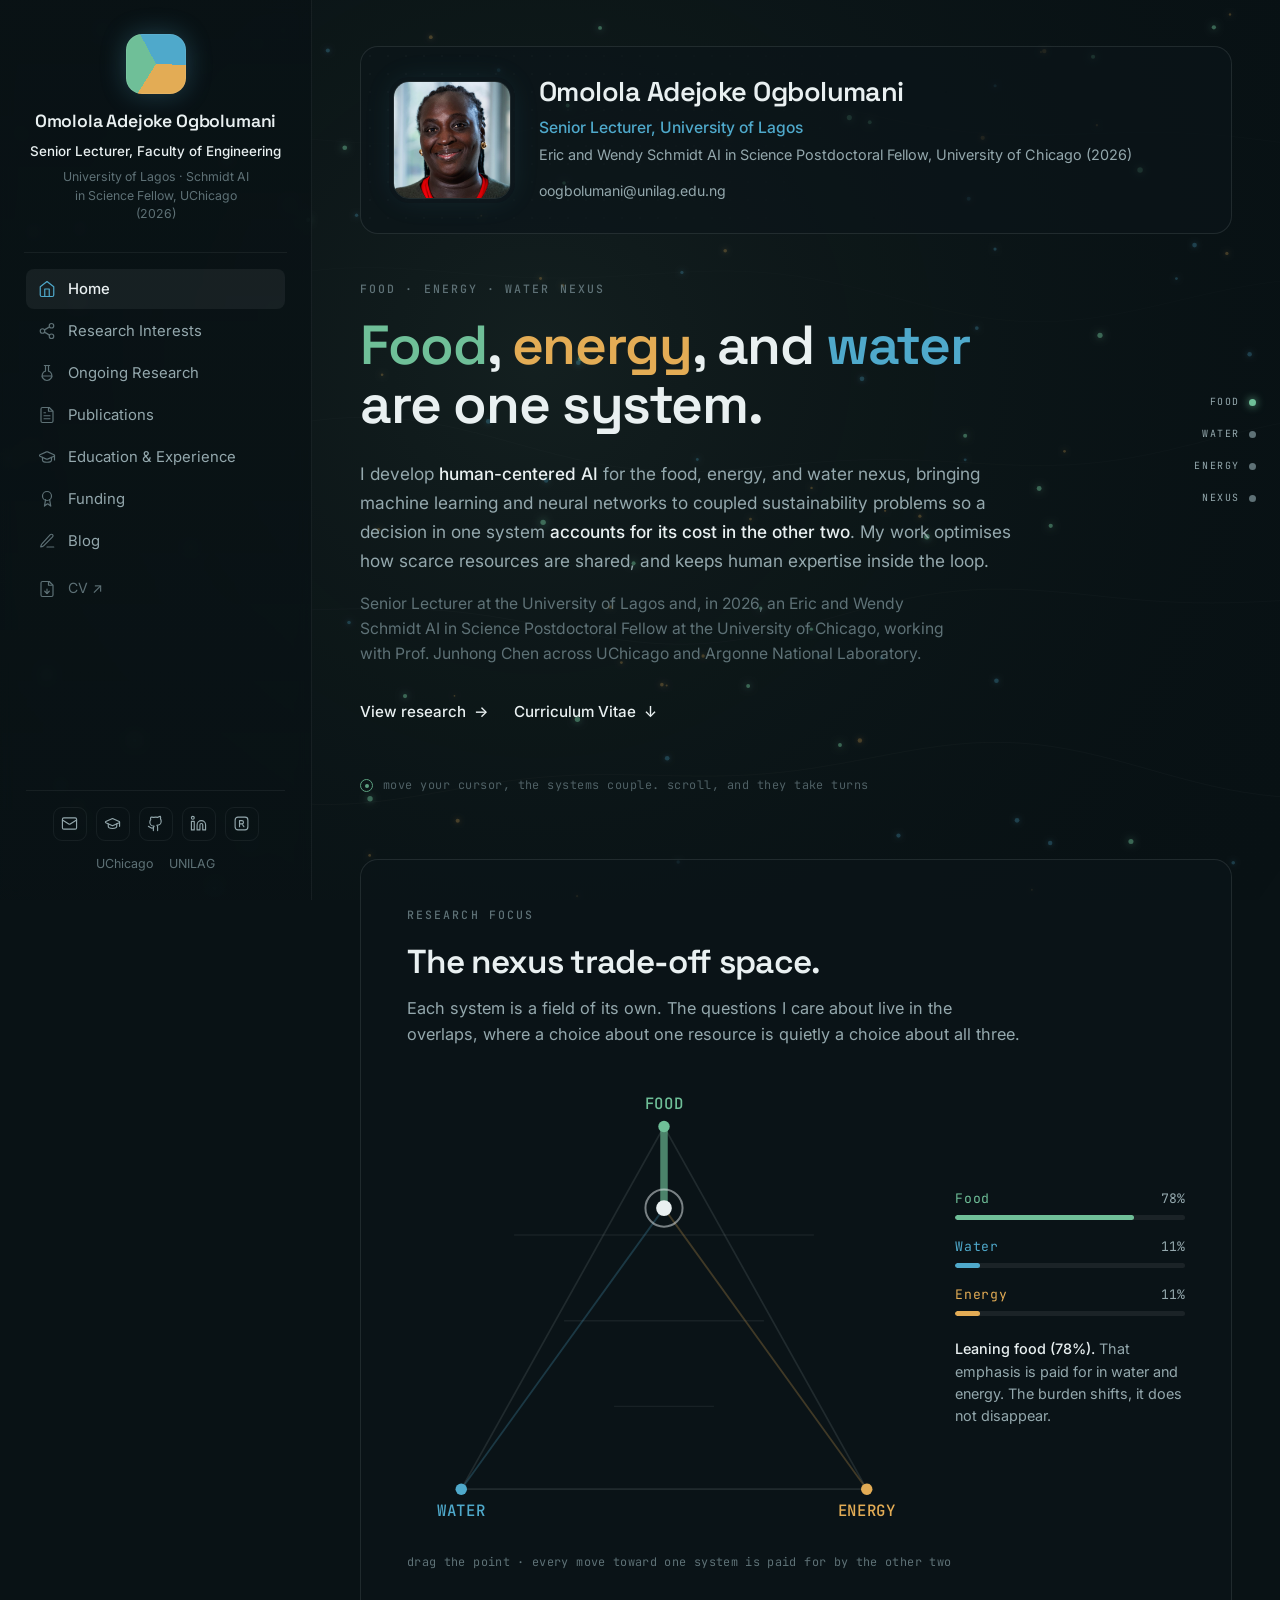
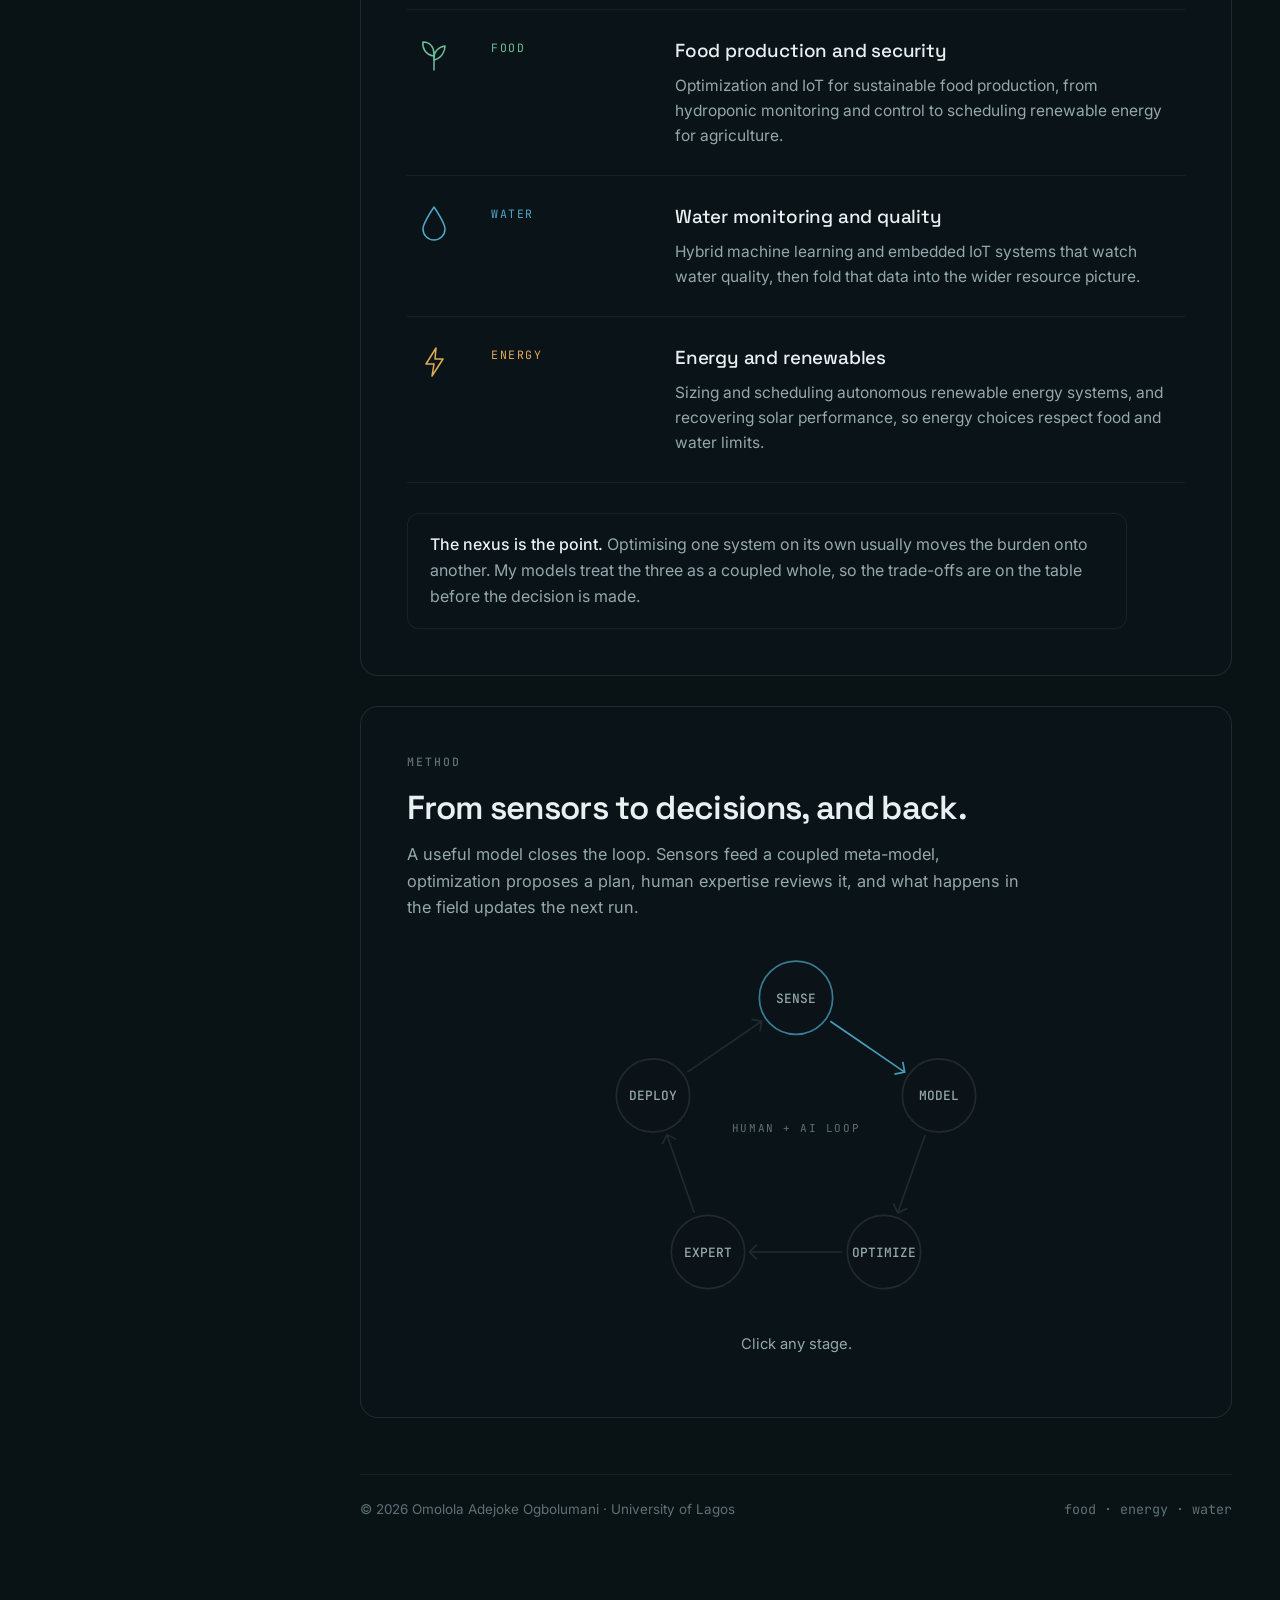
==== index.html @ 30d7c023 "Add files via upload" ====
<!DOCTYPE html>
<html lang="en">
<head>
<meta charset="UTF-8">
<meta name="viewport" content="width=device-width, initial-scale=1.0">
<title>Home | Omolola Adejoke Ogbolumani</title>
<link rel="preconnect" href="https://fonts.googleapis.com">
<link rel="preconnect" href="https://fonts.gstatic.com" crossorigin>
<link href="https://fonts.googleapis.com/css2?family=Space+Grotesk:wght@400;500;600;700&family=Inter:wght@400;450;500;600&family=JetBrains+Mono:wght@400;500&display=swap" rel="stylesheet">
<link rel="stylesheet" href="site.css">
</head>
<body data-page="home">
<canvas id="field" role="img" aria-label="Ambient field of food, energy, and water particles that link into one network under the cursor."></canvas>
<div class="spine" aria-hidden="true">
  <div class="s f" data-z="0"><span class="lab">Food</span><span class="d"></span></div>
  <div class="s w" data-z="1"><span class="lab">Water</span><span class="d"></span></div>
  <div class="s e" data-z="2"><span class="lab">Energy</span><span class="d"></span></div>
  <div class="s n" data-z="3"><span class="lab">Nexus</span><span class="d"></span></div>
</div>
<main><div class="col">
<div class="profile reveal">
  <img class="profile-image" src="headshot.jpeg" alt="Omolola Adejoke Ogbolumani" onerror="this.onerror=null;this.src=&quot;data:image/svg+xml;utf8,<svg xmlns='http://www.w3.org/2000/svg' width='236' height='236'><defs><linearGradient id='g' x1='0' y1='0' x2='1' y2='1'><stop offset='0' stop-color='%236FBF98'/><stop offset='.5' stop-color='%234FA9CB'/><stop offset='1' stop-color='%23E3AC55'/></linearGradient></defs><rect width='236' height='236' fill='%230C151A'/><circle cx='118' cy='96' r='40' fill='none' stroke='url(%23g)' stroke-width='2.5' opacity='.85'/><path d='M44 210 C44 158 80 142 118 142 C156 142 192 158 192 210' fill='none' stroke='url(%23g)' stroke-width='2.5' opacity='.85'/><text x='118' y='228' text-anchor='middle' font-family='monospace' font-size='11' fill='%235E7176'>add headshot.jpg</text></svg>&quot;">
  <div class="profile-content">
    <div class="profile-name">Omolola Adejoke Ogbolumani</div>
    <div class="profile-title">Senior Lecturer, University of Lagos</div>
    <div class="profile-affil">Eric and Wendy Schmidt AI in Science Postdoctoral Fellow, University of Chicago (2026)</div>
    <div class="profile-contact"><a href="mailto:oogbolumani@unilag.edu.ng">oogbolumani@unilag.edu.ng</a></div>
  </div>
</div>

<header class="intro">
  <p class="eyebrow">Food &middot; Energy &middot; Water Nexus</p>
  <h1><span class="f">Food</span>, <span class="e">energy</span>, and <span class="w">water</span> are one system.</h1>
  <p class="lede">I develop <strong>human-centered AI</strong> for the food, energy, and water nexus, bringing machine learning and neural networks to coupled sustainability problems so a decision in one system <strong>accounts for its cost in the other two</strong>. My work optimises how scarce resources are shared, and keeps human expertise inside the loop.</p>
  <p class="sub">Senior Lecturer at the University of Lagos and, in 2026, an Eric and Wendy Schmidt AI in Science Postdoctoral Fellow at the University of Chicago, working with Prof. Junhong Chen across UChicago and Argonne National Laboratory.</p>
  <div class="intro-actions">
    <a class="lnk" href="research-interests.html" data-internal>View research <span class="ar">&rarr;</span></a>
    <a class="lnk dl" href="cv.pdf" target="_blank">Curriculum Vitae <span class="ar">&darr;</span></a>
  </div>
  <div class="field-hint"><span class="rc" aria-hidden="true"></span>move your cursor, the systems couple. scroll, and they take turns</div>
</header>

<section class="block reveal" id="research">
  <div class="panel">
    <p class="eyebrow">Research focus</p>
    <h2>The nexus trade-off space.</h2>
    <p class="intro-p">Each system is a field of its own. The questions I care about live in the overlaps, where a choice about one resource is quietly a choice about all three.</p>
    <div class="nexus">
  <div class="tri-wrap">
    <svg class="tri-svg" id="tri" viewBox="0 0 360 322" role="application" aria-label="Interactive ternary diagram. A draggable point sets emphasis across food, water, and energy. Use arrow keys to move it.">
      <g class="tri-grid"><line x1="110" y1="170" x2="250" y2="170"/><line x1="75" y1="110" x2="285" y2="110"/><line x1="145" y1="230" x2="215" y2="230"/></g>
      <polygon class="tri-edge" points="180,34 322,288 38,288"/>
      <line class="tri-pull pf" stroke="var(--food)" x1="180" y1="200" x2="180" y2="34"/>
      <line class="tri-pull pw" stroke="var(--water)" x1="180" y1="200" x2="38" y2="288"/>
      <line class="tri-pull pe" stroke="var(--energy)" x1="180" y1="200" x2="322" y2="288"/>
      <g class="tri-pole">
        <circle cx="180" cy="34" r="4" fill="var(--food)"/><text x="180" y="22" text-anchor="middle" fill="var(--food)">FOOD</text>
        <circle cx="38" cy="288" r="4" fill="var(--water)"/><text x="38" y="307" text-anchor="middle" fill="var(--water)">WATER</text>
        <circle cx="322" cy="288" r="4" fill="var(--energy)"/><text x="322" y="307" text-anchor="middle" fill="var(--energy)">ENERGY</text>
      </g>
      <g class="tri-handle" id="tri-h" tabindex="0" role="slider" aria-label="Nexus emphasis" aria-valuetext="balanced">
        <circle class="th-ring" cx="180" cy="200" r="13" fill="none" stroke="rgba(233,240,241,.5)" stroke-width="1.4"/>
        <circle class="th-dot" cx="180" cy="200" r="5.5" fill="var(--text)"/>
      </g>
    </svg>
  </div>
  <div class="readout" id="ro">
    <div class="ro-row f"><div class="ro-top"><span class="nm">Food</span><span class="vl" data-v="f">33%</span></div><div class="ro-track"><div class="ro-fill" data-b="f" style="width:33%"></div></div></div>
    <div class="ro-row w"><div class="ro-top"><span class="nm">Water</span><span class="vl" data-v="w">33%</span></div><div class="ro-track"><div class="ro-fill" data-b="w" style="width:33%"></div></div></div>
    <div class="ro-row e"><div class="ro-top"><span class="nm">Energy</span><span class="vl" data-v="e">34%</span></div><div class="ro-track"><div class="ro-fill" data-b="e" style="width:34%"></div></div></div>
    <p class="verdict" id="verdict"><b>Balanced.</b> No single system carries the plan, the rare case where nothing is being traded away.</p>
  </div>
</div>
<p class="tri-cap">drag the point &middot; every move toward one system is paid for by the other two</p>
    <div class="thrusts">
  <div class="thrust f reveal"><div class="sigil" aria-hidden="true"><svg viewBox="0 0 38 38"><path d="M19 34 V16"/><path d="M19 20 C 10 19, 7 11, 8 6 C 15 6, 19 11, 19 18"/><path d="M19 24 C 27 22, 30 15, 30 10 C 23 11, 19 16, 19 22"/></svg></div><div class="tag">Food</div><div class="body"><h3>Food production and security</h3><p>Optimization and IoT for sustainable food production, from hydroponic monitoring and control to scheduling renewable energy for agriculture.</p></div></div>
  <div class="thrust w reveal"><div class="sigil" aria-hidden="true"><svg viewBox="0 0 38 38"><path d="M19 5 C 27 17, 30 23, 30 27 a 11 11 0 1 1 -22 0 C 8 23, 11 17, 19 5 Z"/></svg></div><div class="tag">Water</div><div class="body"><h3>Water monitoring and quality</h3><p>Hybrid machine learning and embedded IoT systems that watch water quality, then fold that data into the wider resource picture.</p></div></div>
  <div class="thrust e reveal"><div class="sigil" aria-hidden="true"><svg viewBox="0 0 38 38"><path d="M21 5 L 11 21 H 19 L 17 33 L 28 16 H 20 Z"/></svg></div><div class="tag">Energy</div><div class="body"><h3>Energy and renewables</h3><p>Sizing and scheduling autonomous renewable energy systems, and recovering solar performance, so energy choices respect food and water limits.</p></div></div>
</div>
    <p class="note"><b>The nexus is the point.</b> Optimising one system on its own usually moves the burden onto another. My models treat the three as a coupled whole, so the trade-offs are on the table before the decision is made.</p>
  </div>
</section>

<section class="block reveal" id="approach">
  <div class="panel">
    <p class="eyebrow">Method</p>
    <h2>From sensors to decisions, and back.</h2>
    <p class="intro-p">A useful model closes the loop. Sensors feed a coupled meta-model, optimization proposes a plan, human expertise reviews it, and what happens in the field updates the next run.</p>
    <div class="loop-wrap">
  <svg class="loop-svg" id="loop" viewBox="0 0 360 300" role="img" aria-label="A five-stage research loop: sense, model, optimize, expert, deploy, running as a closed cycle.">
    <g id="loop-arcs"></g>
    <text class="loop-center" x="180" y="154" text-anchor="middle">human + AI loop</text>
    <g class="loop-node" data-k="sen" tabindex="0"><circle cx="180" cy="44" r="30"/><text x="180" y="48" text-anchor="middle">SENSE</text></g>
    <g class="loop-node" data-k="mod" tabindex="0"><circle cx="297" cy="124" r="30"/><text x="297" y="128" text-anchor="middle">MODEL</text></g>
    <g class="loop-node" data-k="opt" tabindex="0"><circle cx="252" cy="252" r="30"/><text x="252" y="256" text-anchor="middle">OPTIMIZE</text></g>
    <g class="loop-node" data-k="exp" tabindex="0"><circle cx="108" cy="252" r="30"/><text x="108" y="256" text-anchor="middle">EXPERT</text></g>
    <g class="loop-node" data-k="dep" tabindex="0"><circle cx="63" cy="124" r="30"/><text x="63" y="128" text-anchor="middle">DEPLOY</text></g>
  </svg>
  <p class="loop-cap" id="loop-cap">Click any stage.</p>
</div>
  </div>
</section>
<div class="pagefoot"><span>&copy; 2026 Omolola Adejoke Ogbolumani &middot; University of Lagos</span><span class="mono">food &middot; energy &middot; water</span></div>
</div></main>
<script src="site.js"></script>
</body>
</html>
---- site.css ----
:root{
  --bg:#091215;--panel:rgba(12,21,25,.64);--panel-2:rgba(12,21,25,.5);
  --food:#6FBF98;--water:#4FA9CB;--energy:#E3AC55;--accent:#4FA9CB;
  --text:#E9F0F1;--muted:#94A8AD;--faint:#5E7176;
  --line:rgba(233,240,241,.10);--line-2:rgba(233,240,241,.06);--rail:312px;--col:1060px;
}
*{box-sizing:border-box;margin:0;padding:0}
html{scroll-behavior:smooth}
body{background:var(--bg);color:var(--text);font-family:"Inter",system-ui,sans-serif;line-height:1.62;-webkit-font-smoothing:antialiased;text-rendering:optimizeLegibility}
a{color:inherit;text-decoration:none}
::selection{background:rgba(79,169,203,.28)}
.mono{font-family:"JetBrains Mono",monospace}
img{max-width:100%;display:block}
#field{position:fixed;inset:0;width:100%;height:100%;z-index:0;pointer-events:none}

@view-transition{navigation:auto}
#field{view-transition-name:field}
@media (prefers-reduced-motion:no-preference){
  ::view-transition-group(field){animation:none}
  html:active-view-transition-type(forwards)::view-transition-old(root){animation:vt-out-l .42s cubic-bezier(.4,0,.2,1) both}
  html:active-view-transition-type(forwards)::view-transition-new(root){animation:vt-in-r .42s cubic-bezier(.4,0,.2,1) both}
  html:active-view-transition-type(backwards)::view-transition-old(root){animation:vt-out-r .42s cubic-bezier(.4,0,.2,1) both}
  html:active-view-transition-type(backwards)::view-transition-new(root){animation:vt-in-l .42s cubic-bezier(.4,0,.2,1) both}
}
@keyframes vt-out-l{to{opacity:0;transform:translateX(-26px)}}
@keyframes vt-in-r{from{opacity:0;transform:translateX(26px)}}
@keyframes vt-out-r{to{opacity:0;transform:translateX(26px)}}
@keyframes vt-in-l{from{opacity:0;transform:translateX(-26px)}}
body.is-leaving{opacity:0;transform:translateY(-6px);transition:opacity .2s ease,transform .2s ease}

.rail{position:fixed;left:0;top:0;width:var(--rail);height:100vh;z-index:20;display:flex;flex-direction:column;padding:34px 26px 26px;background:linear-gradient(180deg,rgba(9,18,21,.88),rgba(9,18,21,.74));backdrop-filter:blur(7px);-webkit-backdrop-filter:blur(7px);border-right:1px solid var(--line-2);overflow-y:auto}
/* centered identity header */
.id-head{display:flex;flex-direction:column;align-items:center;text-align:center;margin-bottom:4px}
.id-logo{width:60px;height:60px;border-radius:16px;display:block;position:relative;overflow:hidden;background:conic-gradient(from 212deg,var(--food) 0 33.3%,var(--water) 0 66.6%,var(--energy) 0 100%);box-shadow:0 0 26px rgba(79,169,203,.3),inset 0 0 0 1px rgba(255,255,255,.07)}
.id-logo img{position:absolute;inset:0;width:100%;height:100%;object-fit:cover}
.id-logo:focus-visible{outline:2px solid var(--water);outline-offset:3px}
.id-name{font-family:"Space Grotesk";font-weight:600;font-size:1.1rem;letter-spacing:-.01em;line-height:1.3;margin-top:16px}
.id-role{color:var(--text);font-size:.84rem;font-weight:500;margin-top:9px;line-height:1.45}
.id-affil{color:var(--faint);font-size:.77rem;margin-top:7px;line-height:1.5;max-width:24ch}
.rail-nav{margin-top:24px;display:flex;flex-direction:column;gap:2px}
.rail-nav::before{content:"";display:block;height:1px;background:var(--line-2);margin:0 -2px 14px}
.navlink{font-size:.93rem;color:var(--muted);padding:8px 12px;border-radius:8px;display:flex;align-items:center;gap:12px;transition:color .18s,background .18s}
.navlink .ic{width:18px;height:18px;flex:0 0 auto;color:var(--faint);transition:color .18s}
.navlink .ic svg{width:100%;height:100%;display:block;fill:none;stroke:currentColor;stroke-width:1.6;stroke-linecap:round;stroke-linejoin:round}
.navlink:hover{color:var(--text);background:rgba(233,240,241,.04)}
.navlink:hover .ic{color:var(--water)}
.navlink.is-active{color:var(--text);font-weight:500;background:rgba(233,240,241,.06)}
.navlink.is-active .ic{color:var(--water)}
.navlink.ext{color:var(--faint);margin-top:6px;font-size:.88rem}
.navlink.ext:hover{color:var(--text)}
.navlink:focus-visible{outline:2px solid var(--water);outline-offset:2px}
.rail-foot{margin-top:auto;padding-top:24px}
.rail-foot .sep{height:1px;background:var(--line-2);margin-bottom:16px}
.social-ic{display:flex;justify-content:center;flex-wrap:wrap;gap:9px}
.social-ic a{width:34px;height:34px;display:flex;align-items:center;justify-content:center;border-radius:9px;border:1px solid var(--line-2);color:var(--muted);transition:color .18s,border-color .18s,background .18s}
.social-ic a svg{width:17px;height:17px;fill:none;stroke:currentColor;stroke-width:1.6;stroke-linecap:round;stroke-linejoin:round}
.social-ic a:hover{color:var(--text);border-color:var(--line);background:rgba(233,240,241,.045)}
.social-ic a:focus-visible{outline:2px solid var(--water);outline-offset:2px}
.social-tx{display:flex;justify-content:center;flex-wrap:wrap;gap:6px 16px;margin-top:13px}
.social-tx a{color:var(--faint);font-size:.78rem;transition:color .18s}
.social-tx a:hover{color:var(--text)}

main{margin-left:var(--rail);position:relative;z-index:10;padding:0 48px 90px}
.col{max-width:var(--col);margin:0 auto;animation:rise .5s ease both}
@keyframes rise{from{opacity:0;transform:translateY(12px)}to{opacity:1;transform:none}}
.eyebrow{font-family:"JetBrains Mono",monospace;font-size:.72rem;font-weight:500;letter-spacing:.18em;text-transform:uppercase;color:var(--faint);margin-bottom:18px}

body.js-anim .reveal{opacity:0;transform:translateY(16px)}
body.js-anim .reveal.in{opacity:1;transform:none;transition:opacity .6s ease,transform .6s ease}

/* scroll-narrative spine */
.spine{position:fixed;right:24px;top:50%;transform:translateY(-50%);z-index:15;display:flex;flex-direction:column;gap:16px}
.spine .s{display:flex;align-items:center;gap:9px;justify-content:flex-end;opacity:.45;transition:opacity .35s}
.spine .s .lab{font-family:"JetBrains Mono",monospace;font-size:.62rem;letter-spacing:.16em;text-transform:uppercase;color:var(--muted);opacity:0;transform:translateX(5px);transition:.35s}
.spine .s .d{width:7px;height:7px;border-radius:50%;background:var(--faint);transition:.35s}
.spine .s.active{opacity:1}
.spine .s.active .lab{opacity:1;transform:none}
.spine .s.f.active .d{background:var(--food);box-shadow:0 0 9px var(--food)}
.spine .s.w.active .d{background:var(--water);box-shadow:0 0 9px var(--water)}
.spine .s.e.active .d{background:var(--energy);box-shadow:0 0 9px var(--energy)}
.spine .s.n.active .d{background:var(--text);box-shadow:0 0 9px rgba(233,240,241,.55)}
@media(max-width:1180px){.spine{display:none}}

.profile{margin-top:46px;display:flex;gap:28px;align-items:center;padding:30px 32px;border:1px solid var(--line);border-radius:18px;background:var(--panel);backdrop-filter:blur(4px);-webkit-backdrop-filter:blur(4px);position:relative;overflow:hidden}
.profile::before{content:"";position:absolute;inset:0;opacity:.5;background-image:radial-gradient(rgba(233,240,241,.06) 1px,transparent 1px);background-size:18px 18px;-webkit-mask:linear-gradient(120deg,#000,transparent 70%);mask:linear-gradient(120deg,#000,transparent 70%)}
.profile>*{position:relative;z-index:1}
.profile-image{width:118px;height:118px;flex:0 0 auto;border-radius:16px;object-fit:cover;border:1px solid var(--line);box-shadow:0 0 0 4px rgba(12,21,25,.6),0 0 30px rgba(79,169,203,.12)}
.profile-name{font-family:"Space Grotesk";font-weight:600;font-size:1.7rem;letter-spacing:-.02em;line-height:1.1}
.profile-title{color:var(--water);font-size:.98rem;margin-top:8px;font-weight:500}
.profile-affil{color:var(--muted);font-size:.9rem;margin-top:4px;line-height:1.5}
.profile-contact{margin-top:14px;font-size:.88rem;color:var(--faint);display:flex;gap:8px;flex-wrap:wrap}
.profile-contact a{color:var(--muted);transition:color .2s}
.profile-contact a:hover{color:var(--text)}

.intro{padding:46px 0 34px}
.intro h1{font-family:"Space Grotesk";font-weight:600;letter-spacing:-.025em;line-height:1.06;font-size:clamp(2.2rem,4.3vw,3.6rem);max-width:18ch;margin-bottom:26px}
.intro h1 .f{color:var(--food)}.intro h1 .w{color:var(--water)}.intro h1 .e{color:var(--energy)}
.intro .lede{font-size:clamp(1.02rem,1.35vw,1.18rem);color:var(--muted);max-width:62ch;line-height:1.68}
.intro .lede strong{color:var(--text);font-weight:500}
.intro .sub{color:var(--faint);font-size:.98rem;max-width:60ch;margin-top:16px;line-height:1.6}
.intro-actions{display:flex;gap:26px;align-items:center;margin-top:34px;flex-wrap:wrap}
.lnk{font-size:.95rem;font-weight:500;display:inline-flex;align-items:center;gap:8px;position:relative;padding-bottom:3px}
.lnk::after{content:"";position:absolute;left:0;right:100%;bottom:0;height:1px;background:currentColor;transition:right .3s ease;opacity:.6}
.lnk:hover::after{right:0}
.lnk .ar{transition:transform .25s ease}
.lnk:hover .ar{transform:translateX(3px)}
.lnk.dl:hover .ar{transform:translateY(2px)}
.lnk:focus-visible{outline:2px solid var(--water);outline-offset:4px;border-radius:2px}
.field-hint{margin-top:48px;font-family:"JetBrains Mono",monospace;font-size:.74rem;letter-spacing:.04em;color:var(--faint);display:flex;align-items:center;gap:10px;opacity:.82}
.field-hint .rc{width:13px;height:13px;border:1px solid var(--accent);border-radius:50%;position:relative;animation:pulse 4s ease-in-out infinite;transition:border-color .5s}
.field-hint .rc::after{content:"";position:absolute;inset:3.5px;border-radius:50%;background:var(--accent);transition:background .5s}
@keyframes pulse{0%,100%{opacity:.5}50%{opacity:1}}

section.block{margin-top:30px}
.panel{background:var(--panel);border:1px solid var(--line);border-radius:18px;backdrop-filter:blur(4px);-webkit-backdrop-filter:blur(4px);padding:46px 46px}
.page-head{padding:40px 0 10px}
.page-head h1{font-family:"Space Grotesk";font-weight:600;letter-spacing:-.025em;font-size:clamp(2rem,3.6vw,3rem);line-height:1.08}
.page-head .pl{color:var(--muted);margin-top:16px;font-size:1.05rem;max-width:62ch;line-height:1.62}
.block h2{font-family:"Space Grotesk";font-weight:600;letter-spacing:-.02em;font-size:clamp(1.5rem,2.6vw,2.1rem);line-height:1.14}
.block .intro-p{color:var(--muted);margin-top:14px;font-size:1.02rem;max-width:62ch}
.sub-h{font-family:"Space Grotesk";font-weight:600;letter-spacing:-.02em;font-size:1.4rem;margin-bottom:8px}
.prose p{color:var(--muted);font-size:1.02rem;line-height:1.7;margin-top:16px;max-width:70ch}
.prose p strong{color:var(--text);font-weight:500}
.prose h3{font-family:"Space Grotesk";font-weight:500;font-size:1.3rem;margin-top:34px;letter-spacing:-.01em}
.tags{display:flex;flex-wrap:wrap;gap:10px;margin-top:18px}
.tag-chip{font-size:.84rem;color:var(--muted);border:1px solid var(--line);border-radius:999px;padding:6px 14px;background:var(--panel-2)}

.nexus{display:grid;grid-template-columns:1fr 230px;gap:34px;align-items:center;margin-top:30px}
.tri-svg{width:100%;height:auto;display:block;touch-action:none;cursor:grab}
.tri-svg:active{cursor:grabbing}
.tri-edge{fill:none;stroke:var(--line);stroke-width:1.2}
.tri-grid{fill:none;stroke:var(--line-2);stroke-width:1}
.tri-pull{stroke-linecap:round}
.tri-pole text{font-family:"JetBrains Mono",monospace;font-size:11px;letter-spacing:.04em;font-weight:500}
.tri-handle{cursor:grab}
.tri-handle:focus-visible{outline:none}
.tri-handle:focus-visible .th-ring{stroke:var(--water);stroke-opacity:1}
.readout .ro-row{margin-bottom:16px}
.readout .ro-top{display:flex;justify-content:space-between;align-items:baseline;font-size:.82rem;margin-bottom:6px}
.readout .ro-top .nm{font-family:"JetBrains Mono",monospace;letter-spacing:.06em}
.readout .ro-top .vl{font-family:"JetBrains Mono",monospace;color:var(--muted)}
.readout .ro-track{height:5px;border-radius:3px;background:rgba(233,240,241,.07);overflow:hidden}
.readout .ro-fill{height:100%;border-radius:3px;transition:width .12s linear}
.readout .f .nm{color:var(--food)}.readout .f .ro-fill{background:var(--food)}
.readout .w .nm{color:var(--water)}.readout .w .ro-fill{background:var(--water)}
.readout .e .nm{color:var(--energy)}.readout .e .ro-fill{background:var(--energy)}
.readout .verdict{margin-top:22px;font-size:.9rem;color:var(--muted);line-height:1.55;min-height:4.4em}
.readout .verdict b{color:var(--text);font-weight:500}
.tri-cap{font-family:"JetBrains Mono",monospace;font-size:.74rem;color:var(--faint);margin-top:16px;letter-spacing:.03em}

.thrusts{margin-top:36px;border-top:1px solid var(--line-2)}
.thrust{display:grid;grid-template-columns:52px 160px 1fr;gap:24px;align-items:start;padding:26px 8px;border-bottom:1px solid var(--line-2);transition:background .25s ease}
.thrust:hover{background:rgba(233,240,241,.022)}
.thrust .sigil svg{width:38px;height:38px;display:block;overflow:visible}
.thrust .sigil path,.thrust .sigil circle,.thrust .sigil line{fill:none;stroke-width:1.5;stroke-linecap:round;stroke-linejoin:round}
.thrust.f .sigil *{stroke:var(--food)}.thrust.w .sigil *{stroke:var(--water)}.thrust.e .sigil *{stroke:var(--energy)}
.thrust .tag{font-family:"JetBrains Mono",monospace;font-size:.72rem;letter-spacing:.14em;text-transform:uppercase;padding-top:3px}
.thrust.f .tag{color:var(--food)}.thrust.w .tag{color:var(--water)}.thrust.e .tag{color:var(--energy)}
.thrust h3{font-family:"Space Grotesk";font-weight:500;font-size:1.18rem;letter-spacing:-.01em;margin-bottom:8px}
.thrust p{color:var(--muted);font-size:.97rem;line-height:1.6;max-width:56ch}
.note{margin-top:30px;padding:18px 22px;border:1px solid var(--line-2);border-radius:12px;background:var(--panel-2);color:var(--muted);font-size:1rem;line-height:1.62;max-width:72ch}
.note b{color:var(--text);font-weight:500}

.loop-wrap{margin-top:24px;display:flex;flex-direction:column;align-items:center}
.loop-svg{width:100%;max-width:440px;height:auto}
.loop-arc{fill:none;stroke:var(--line);stroke-width:1.4;transition:stroke .3s}
.loop-arc.lit{stroke:var(--water);stroke-opacity:.9}
.loop-node{cursor:pointer}
.loop-node circle{fill:rgba(12,21,25,.9);stroke:var(--line);stroke-width:1.4;transition:stroke .3s,fill .3s}
.loop-node text{font-family:"JetBrains Mono",monospace;font-size:10.5px;font-weight:500;fill:var(--muted);transition:fill .3s}
.loop-node:hover circle,.loop-node.active circle{stroke:var(--water);fill:rgba(79,169,203,.1)}
.loop-node:hover text,.loop-node.active text{fill:var(--text)}
.loop-node.cycle circle{stroke:var(--water);stroke-opacity:.7}
.loop-center{font-family:"JetBrains Mono",monospace;font-size:9px;letter-spacing:.14em;fill:var(--faint);text-transform:uppercase}
.loop-cap{font-size:.92rem;color:var(--muted);margin-top:22px;text-align:center;max-width:50ch;min-height:2.6em;line-height:1.5}
.loop-cap b{color:var(--text);font-weight:500}
.loop-node:focus-visible{outline:none}
.loop-node:focus-visible circle{stroke:var(--water);stroke-width:2}

.pub{display:grid;grid-template-columns:74px 1fr;gap:22px;padding:22px 0;border-bottom:1px solid var(--line-2)}
.pub:last-child{border-bottom:0}
.pub .yr{font-family:"JetBrains Mono",monospace;font-size:.82rem;color:var(--faint);padding-top:3px}
.pub .pt{font-weight:500;color:var(--text);line-height:1.45;margin-bottom:6px}
.pub .pmeta{color:var(--muted);font-size:.9rem;line-height:1.5}
.pub .pmeta .venue{color:var(--water);font-style:italic}
.pub .pmeta .me{color:var(--text);font-weight:600}
.pub .plinks{margin-top:9px;display:flex;gap:14px}
.pub .plinks a{font-family:"JetBrains Mono",monospace;font-size:.74rem;letter-spacing:.04em;color:var(--faint);transition:color .2s}
.pub .plinks a:hover{color:var(--text)}

.tl{position:relative;padding:0 0 30px 30px}
.tl::before{content:"";position:absolute;left:4px;top:8px;bottom:0;width:1px;background:var(--line)}
.tl:last-child::before{display:none}
.tl:last-child{padding-bottom:2px}
.tl::after{content:"";position:absolute;left:0;top:6px;width:9px;height:9px;border-radius:50%;background:var(--bg);border:1.5px solid var(--water);box-shadow:0 0 0 4px var(--bg)}
.tl .ey{font-family:"JetBrains Mono",monospace;font-size:.78rem;letter-spacing:.04em;color:var(--faint);display:block;margin-bottom:6px}
.tl .ed{font-weight:500;font-size:1.06rem;letter-spacing:-.01em}
.tl .ei{color:var(--muted);font-size:.94rem;margin-top:5px;line-height:1.58;max-width:68ch}
.tl .ei .role{color:var(--water)}

.quals{display:grid;grid-template-columns:repeat(2,1fr);gap:0 28px;margin-top:6px}
.qual{display:flex;gap:12px;align-items:baseline;padding:13px 0;border-bottom:1px solid var(--line-2)}
.qual .qk{font-family:"JetBrains Mono",monospace;font-size:.74rem;color:var(--water);min-width:46px}
.qual .qv{color:var(--muted);font-size:.91rem;line-height:1.45}
.qual .qv b{color:var(--text);font-weight:500}
@media(max-width:760px){.quals{grid-template-columns:1fr}}

.grant{display:grid;grid-template-columns:1fr auto;gap:18px;padding:22px 0;border-bottom:1px solid var(--line-2);align-items:start}
.grant:last-child{border-bottom:0}
.grant .gt{font-weight:500;color:var(--text);margin-bottom:5px;font-size:1.05rem}
.grant .gm{color:var(--muted);font-size:.92rem;line-height:1.55;max-width:62ch}
.grant .gm .role{color:var(--food)}
.grant .gy{font-family:"JetBrains Mono",monospace;font-size:.82rem;color:var(--faint);white-space:nowrap;padding-top:2px}

.project{position:relative;padding:26px 30px;border:1px solid var(--line);border-radius:16px;background:var(--panel-2);margin-bottom:18px;overflow:hidden;transition:border-color .25s,transform .25s,box-shadow .25s}
.project:hover{transform:translateY(-2px);border-color:rgba(233,240,241,.18);box-shadow:0 14px 40px -28px rgba(0,0,0,.85)}
.proj-top{display:flex;justify-content:space-between;align-items:center;gap:14px;margin-bottom:12px}
.proj-tag{font-family:"JetBrains Mono",monospace;font-size:.68rem;letter-spacing:.14em;text-transform:uppercase;display:inline-flex;align-items:center;gap:7px}
.proj-tag::before{content:"";width:6px;height:6px;border-radius:50%;background:currentColor;flex:0 0 auto}
.project.f .proj-tag{color:var(--food)}.project.w .proj-tag{color:var(--water)}.project.e .proj-tag{color:var(--energy)}.project.n .proj-tag{color:var(--text)}
.status{font-family:"JetBrains Mono",monospace;font-size:.62rem;letter-spacing:.08em;text-transform:uppercase;padding:4px 11px;border-radius:999px;border:1px solid var(--line);color:var(--muted);white-space:nowrap}
.project h3{font-family:"Space Grotesk";font-weight:500;font-size:1.22rem;letter-spacing:-.01em;margin-bottom:8px}
.project p{color:var(--muted);font-size:.97rem;line-height:1.62;max-width:74ch}
.proj-meta{margin-top:14px;display:flex;gap:20px;flex-wrap:wrap;font-size:.82rem;color:var(--faint)}
.proj-meta b{color:var(--muted);font-weight:500}

.posts{display:grid;gap:18px;margin-top:8px}
.post{display:block;padding:26px 28px;border:1px solid var(--line);border-radius:14px;background:var(--panel-2);transition:border-color .25s ease,transform .25s ease}
.post:hover{border-color:rgba(79,169,203,.4);transform:translateY(-2px)}
.post .pd{font-family:"JetBrains Mono",monospace;font-size:.74rem;color:var(--faint);letter-spacing:.04em}
.post h3{font-family:"Space Grotesk";font-weight:500;font-size:1.28rem;margin:9px 0 8px;letter-spacing:-.01em}
.post p{color:var(--muted);font-size:.96rem;line-height:1.6;max-width:72ch}
.post .more{margin-top:12px;color:var(--water);font-size:.86rem;display:inline-flex;gap:7px;align-items:center}
.post .more .ar{transition:transform .25s}
.post:hover .more .ar{transform:translateX(3px)}

.pagefoot{margin-top:56px;padding-top:24px;border-top:1px solid var(--line-2);color:var(--faint);font-size:.84rem;display:flex;justify-content:space-between;flex-wrap:wrap;gap:14px}
.links-row{display:flex;flex-direction:column;gap:13px;margin-top:18px;align-items:flex-start}

.rail-toggle{display:none}
@media(max-width:960px){
  :root{--rail:0px}
  .rail{transform:translateX(-100%);transition:transform .3s ease;width:290px;padding-top:80px}
  body.nav-open .rail{transform:translateX(0)}
  .rail-toggle{display:flex;position:fixed;top:18px;left:18px;z-index:40;width:44px;height:44px;align-items:center;justify-content:center;border-radius:10px;cursor:pointer;background:rgba(12,21,25,.82);border:1px solid var(--line);backdrop-filter:blur(6px)}
  .rail-toggle span,.rail-toggle span::before,.rail-toggle span::after{content:"";display:block;width:18px;height:1.6px;background:var(--text);position:relative;transition:.25s}
  .rail-toggle span::before{position:absolute;top:-6px}.rail-toggle span::after{position:absolute;top:6px}
  body.nav-open .rail-toggle span{background:transparent}
  body.nav-open .rail-toggle span::before{top:0;transform:rotate(45deg)}
  body.nav-open .rail-toggle span::after{top:0;transform:rotate(-45deg)}
  main{margin-left:0;padding:0 22px 70px}
  .panel{padding:30px 24px}
  .profile{flex-direction:column;text-align:center;align-items:center}
  .profile-contact{justify-content:center}
  .nexus{grid-template-columns:1fr;gap:22px}
  .thrust{grid-template-columns:40px 1fr;gap:14px}
  .thrust .tag{grid-column:2;padding-top:0}
  .thrust .body{grid-column:2}
}
@media(prefers-reduced-motion:reduce){*{animation:none!important;transition:none!important}html{scroll-behavior:auto}}
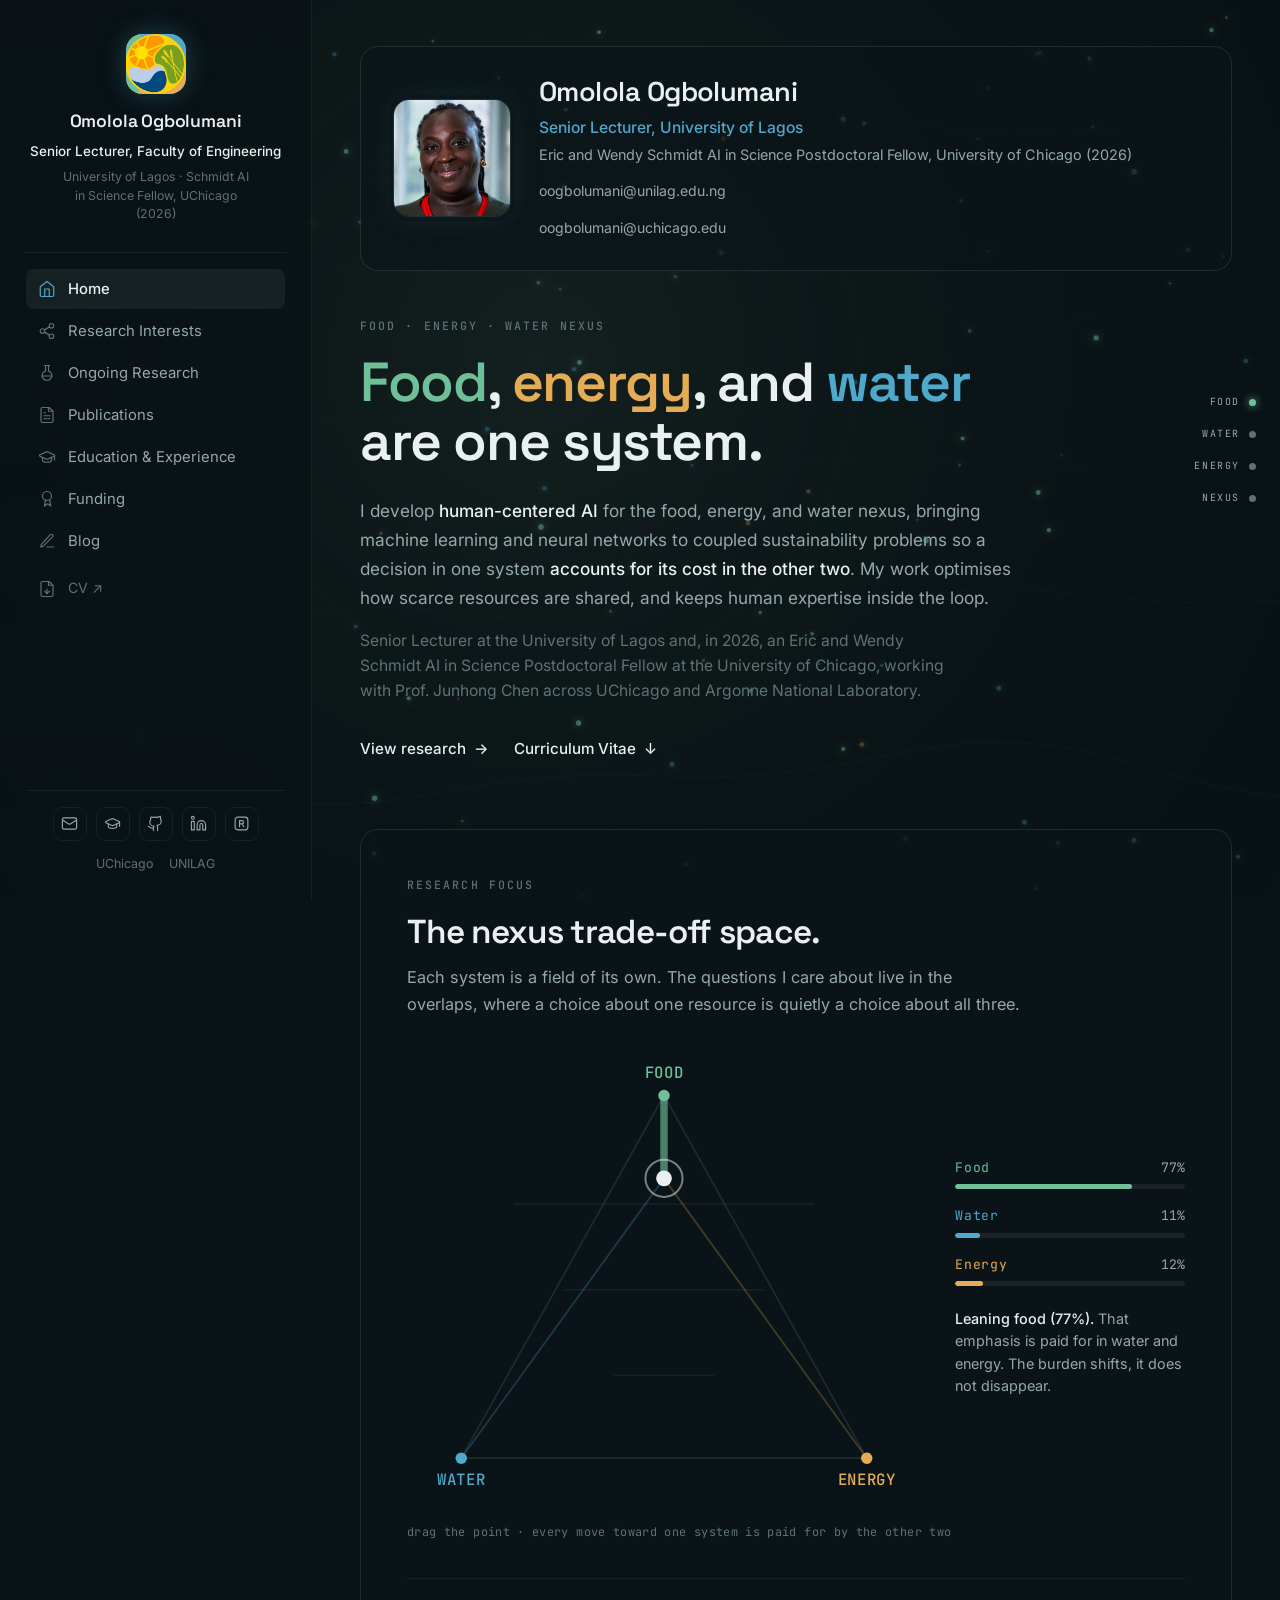
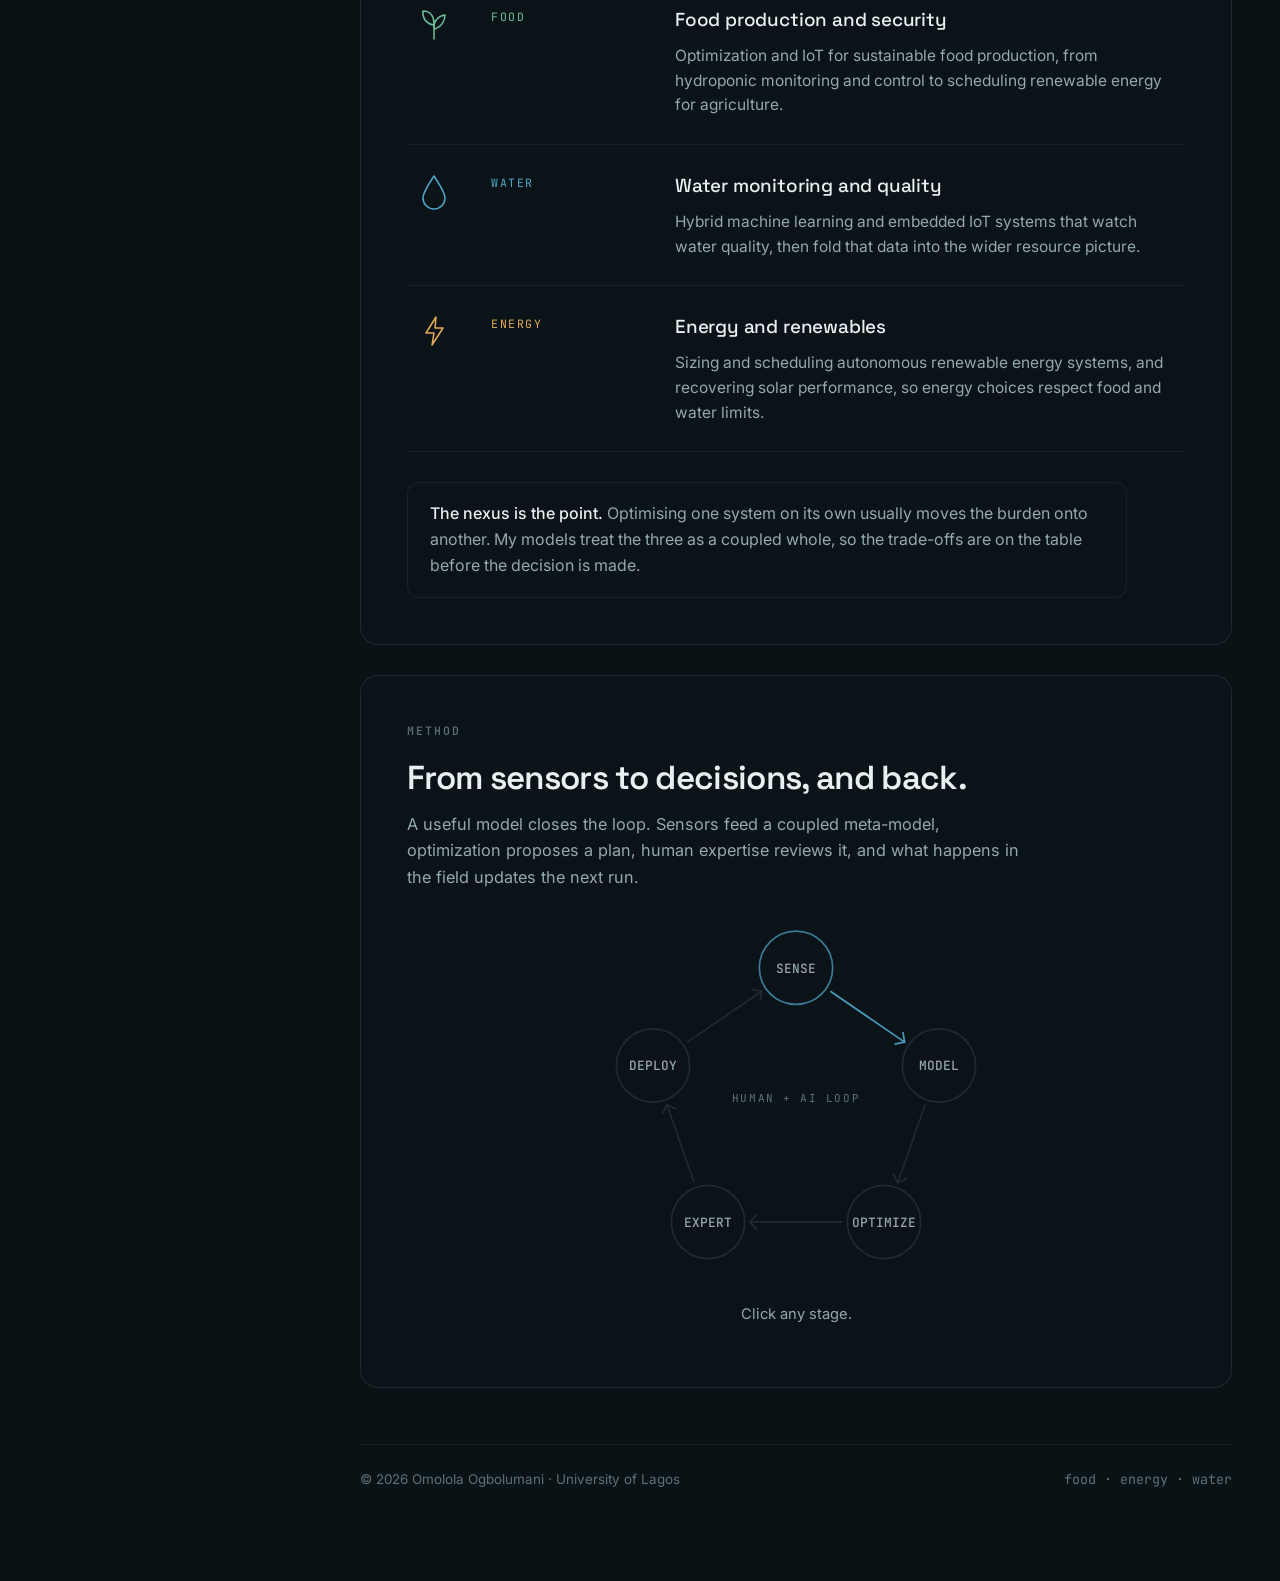
==== commit 0e5c490a: "Removed Middle Name" ====
--- a/index.html
+++ b/index.html
@@ -1,107 +1,114 @@
 <!DOCTYPE html>
 <html lang="en">
-<head>
-<meta charset="UTF-8">
-<meta name="viewport" content="width=device-width, initial-scale=1.0">
-<title>Home | Omolola Adejoke Ogbolumani</title>
-<link rel="preconnect" href="https://fonts.googleapis.com">
-<link rel="preconnect" href="https://fonts.gstatic.com" crossorigin>
-<link href="https://fonts.googleapis.com/css2?family=Space+Grotesk:wght@400;500;600;700&family=Inter:wght@400;450;500;600&family=JetBrains+Mono:wght@400;500&display=swap" rel="stylesheet">
-<link rel="stylesheet" href="site.css">
-</head>
-<body data-page="home">
-<canvas id="field" role="img" aria-label="Ambient field of food, energy, and water particles that link into one network under the cursor."></canvas>
-<div class="spine" aria-hidden="true">
-  <div class="s f" data-z="0"><span class="lab">Food</span><span class="d"></span></div>
-  <div class="s w" data-z="1"><span class="lab">Water</span><span class="d"></span></div>
-  <div class="s e" data-z="2"><span class="lab">Energy</span><span class="d"></span></div>
-  <div class="s n" data-z="3"><span class="lab">Nexus</span><span class="d"></span></div>
-</div>
-<main><div class="col">
-<div class="profile reveal">
-  <img class="profile-image" src="headshot.jpeg" alt="Omolola Adejoke Ogbolumani" onerror="this.onerror=null;this.src=&quot;data:image/svg+xml;utf8,<svg xmlns='http://www.w3.org/2000/svg' width='236' height='236'><defs><linearGradient id='g' x1='0' y1='0' x2='1' y2='1'><stop offset='0' stop-color='%236FBF98'/><stop offset='.5' stop-color='%234FA9CB'/><stop offset='1' stop-color='%23E3AC55'/></linearGradient></defs><rect width='236' height='236' fill='%230C151A'/><circle cx='118' cy='96' r='40' fill='none' stroke='url(%23g)' stroke-width='2.5' opacity='.85'/><path d='M44 210 C44 158 80 142 118 142 C156 142 192 158 192 210' fill='none' stroke='url(%23g)' stroke-width='2.5' opacity='.85'/><text x='118' y='228' text-anchor='middle' font-family='monospace' font-size='11' fill='%235E7176'>add headshot.jpg</text></svg>&quot;">
-  <div class="profile-content">
-    <div class="profile-name">Omolola Adejoke Ogbolumani</div>
-    <div class="profile-title">Senior Lecturer, University of Lagos</div>
-    <div class="profile-affil">Eric and Wendy Schmidt AI in Science Postdoctoral Fellow, University of Chicago (2026)</div>
-    <div class="profile-contact"><a href="mailto:oogbolumani@unilag.edu.ng">oogbolumani@unilag.edu.ng</a></div>
-  </div>
-</div>
+  <head>
+    <meta charset="UTF-8">
+    <meta name="viewport" content="width=device-width, initial-scale=1.0">
+    <title>Home | Omolola Ogbolumani</title>
+    <link rel="preconnect" href="https://fonts.googleapis.com">
+    <link rel="preconnect" href="https://fonts.gstatic.com" crossorigin>
+    <link href="https://fonts.googleapis.com/css2?family=Space+Grotesk:wght@400;500;600;700&family=Inter:wght@400;450;500;600&family=JetBrains+Mono:wght@400;500&display=swap" rel="stylesheet">
+    <link rel="stylesheet" href="site.css">
+  </head>
+  <body data-page="home">
+    <canvas id="field" role="img" aria-label="Ambient field of food, energy, and water particles that link into one network under the cursor."></canvas>
+    <div class="spine" aria-hidden="true">
+      <div class="s f" data-z="0"><span class="lab">Food</span><span class="d"></span></div>
+      <div class="s w" data-z="1"><span class="lab">Water</span><span class="d"></span></div>
+      <div class="s e" data-z="2"><span class="lab">Energy</span><span class="d"></span></div>
+      <div class="s n" data-z="3"><span class="lab">Nexus</span><span class="d"></span></div>
+    </div>
+  <main>
+    <div class="col">
+      <div class="profile reveal">
+        <img class="profile-image" src="headshot.jpeg" alt="Omolola Ogbolumani" onerror="this.onerror=null;this.src=&quot;data:image/svg+xml;utf8,<svg xmlns='http://www.w3.org/2000/svg' width='236' height='236'><defs><linearGradient id='g' x1='0' y1='0' x2='1' y2='1'><stop offset='0' stop-color='%236FBF98'/><stop offset='.5' stop-color='%234FA9CB'/><stop offset='1' stop-color='%23E3AC55'/></linearGradient></defs><rect width='236' height='236' fill='%230C151A'/><circle cx='118' cy='96' r='40' fill='none' stroke='url(%23g)' stroke-width='2.5' opacity='.85'/><path d='M44 210 C44 158 80 142 118 142 C156 142 192 158 192 210' fill='none' stroke='url(%23g)' stroke-width='2.5' opacity='.85'/><text x='118' y='228' text-anchor='middle' font-family='monospace' font-size='11' fill='%235E7176'>add headshot.jpg</text></svg>&quot;">
+        <div class="profile-content">
+          <div class="profile-name">Omolola Ogbolumani</div>
+          <div class="profile-title">Senior Lecturer, University of Lagos</div>
+          <div class="profile-affil">Eric and Wendy Schmidt AI in Science Postdoctoral Fellow, University of Chicago (2026)</div>
+          <div class="profile-contact"><a href="mailto:oogbolumani@unilag.edu.ng">oogbolumani@unilag.edu.ng</a></div>
+          <div class="profile-contact"><a href="mailto:oogbolumani@uchicago.edu">oogbolumani@uchicago.edu</a></div>
+        </div>
+      </div>
 
-<header class="intro">
-  <p class="eyebrow">Food &middot; Energy &middot; Water Nexus</p>
-  <h1><span class="f">Food</span>, <span class="e">energy</span>, and <span class="w">water</span> are one system.</h1>
-  <p class="lede">I develop <strong>human-centered AI</strong> for the food, energy, and water nexus, bringing machine learning and neural networks to coupled sustainability problems so a decision in one system <strong>accounts for its cost in the other two</strong>. My work optimises how scarce resources are shared, and keeps human expertise inside the loop.</p>
-  <p class="sub">Senior Lecturer at the University of Lagos and, in 2026, an Eric and Wendy Schmidt AI in Science Postdoctoral Fellow at the University of Chicago, working with Prof. Junhong Chen across UChicago and Argonne National Laboratory.</p>
-  <div class="intro-actions">
-    <a class="lnk" href="research-interests.html" data-internal>View research <span class="ar">&rarr;</span></a>
-    <a class="lnk dl" href="cv.pdf" target="_blank">Curriculum Vitae <span class="ar">&darr;</span></a>
-  </div>
-  <div class="field-hint"><span class="rc" aria-hidden="true"></span>move your cursor, the systems couple. scroll, and they take turns</div>
-</header>
+      <header class="intro">
+        <p class="eyebrow">Food &middot; Energy &middot; Water Nexus</p>
+        <h1><span class="f">Food</span>, <span class="e">energy</span>, and <span class="w">water</span> are one system.</h1>
+        <p class="lede">I develop <strong>human-centered AI</strong> for the food, energy, and water nexus, bringing machine learning and neural networks to coupled sustainability problems so a decision in one system <strong>accounts for its cost in the other two</strong>. My work optimises how scarce resources are shared, and keeps human expertise inside the loop.</p>
+        <p class="sub">Senior Lecturer at the University of Lagos and, in 2026, an Eric and Wendy Schmidt AI in Science Postdoctoral Fellow at the University of Chicago, working with Prof. Junhong Chen across UChicago and Argonne National Laboratory.</p>
+        <div class="intro-actions">
+          <a class="lnk" href="research-interests.html" data-internal>View research <span class="ar">&rarr;</span></a>
+          <a class="lnk dl" href="cv.pdf" target="_blank">Curriculum Vitae <span class="ar">&darr;</span></a>
+        </div>
+        <!-- <div class="field-hint"><span class="rc" aria-hidden="true"></span>move your cursor, the systems couple. scroll, and they take turns</div> -->
+      </header>
 
-<section class="block reveal" id="research">
-  <div class="panel">
-    <p class="eyebrow">Research focus</p>
-    <h2>The nexus trade-off space.</h2>
-    <p class="intro-p">Each system is a field of its own. The questions I care about live in the overlaps, where a choice about one resource is quietly a choice about all three.</p>
-    <div class="nexus">
-  <div class="tri-wrap">
-    <svg class="tri-svg" id="tri" viewBox="0 0 360 322" role="application" aria-label="Interactive ternary diagram. A draggable point sets emphasis across food, water, and energy. Use arrow keys to move it.">
-      <g class="tri-grid"><line x1="110" y1="170" x2="250" y2="170"/><line x1="75" y1="110" x2="285" y2="110"/><line x1="145" y1="230" x2="215" y2="230"/></g>
-      <polygon class="tri-edge" points="180,34 322,288 38,288"/>
-      <line class="tri-pull pf" stroke="var(--food)" x1="180" y1="200" x2="180" y2="34"/>
-      <line class="tri-pull pw" stroke="var(--water)" x1="180" y1="200" x2="38" y2="288"/>
-      <line class="tri-pull pe" stroke="var(--energy)" x1="180" y1="200" x2="322" y2="288"/>
-      <g class="tri-pole">
-        <circle cx="180" cy="34" r="4" fill="var(--food)"/><text x="180" y="22" text-anchor="middle" fill="var(--food)">FOOD</text>
-        <circle cx="38" cy="288" r="4" fill="var(--water)"/><text x="38" y="307" text-anchor="middle" fill="var(--water)">WATER</text>
-        <circle cx="322" cy="288" r="4" fill="var(--energy)"/><text x="322" y="307" text-anchor="middle" fill="var(--energy)">ENERGY</text>
-      </g>
-      <g class="tri-handle" id="tri-h" tabindex="0" role="slider" aria-label="Nexus emphasis" aria-valuetext="balanced">
-        <circle class="th-ring" cx="180" cy="200" r="13" fill="none" stroke="rgba(233,240,241,.5)" stroke-width="1.4"/>
-        <circle class="th-dot" cx="180" cy="200" r="5.5" fill="var(--text)"/>
-      </g>
-    </svg>
-  </div>
-  <div class="readout" id="ro">
-    <div class="ro-row f"><div class="ro-top"><span class="nm">Food</span><span class="vl" data-v="f">33%</span></div><div class="ro-track"><div class="ro-fill" data-b="f" style="width:33%"></div></div></div>
-    <div class="ro-row w"><div class="ro-top"><span class="nm">Water</span><span class="vl" data-v="w">33%</span></div><div class="ro-track"><div class="ro-fill" data-b="w" style="width:33%"></div></div></div>
-    <div class="ro-row e"><div class="ro-top"><span class="nm">Energy</span><span class="vl" data-v="e">34%</span></div><div class="ro-track"><div class="ro-fill" data-b="e" style="width:34%"></div></div></div>
-    <p class="verdict" id="verdict"><b>Balanced.</b> No single system carries the plan, the rare case where nothing is being traded away.</p>
-  </div>
-</div>
-<p class="tri-cap">drag the point &middot; every move toward one system is paid for by the other two</p>
-    <div class="thrusts">
-  <div class="thrust f reveal"><div class="sigil" aria-hidden="true"><svg viewBox="0 0 38 38"><path d="M19 34 V16"/><path d="M19 20 C 10 19, 7 11, 8 6 C 15 6, 19 11, 19 18"/><path d="M19 24 C 27 22, 30 15, 30 10 C 23 11, 19 16, 19 22"/></svg></div><div class="tag">Food</div><div class="body"><h3>Food production and security</h3><p>Optimization and IoT for sustainable food production, from hydroponic monitoring and control to scheduling renewable energy for agriculture.</p></div></div>
-  <div class="thrust w reveal"><div class="sigil" aria-hidden="true"><svg viewBox="0 0 38 38"><path d="M19 5 C 27 17, 30 23, 30 27 a 11 11 0 1 1 -22 0 C 8 23, 11 17, 19 5 Z"/></svg></div><div class="tag">Water</div><div class="body"><h3>Water monitoring and quality</h3><p>Hybrid machine learning and embedded IoT systems that watch water quality, then fold that data into the wider resource picture.</p></div></div>
-  <div class="thrust e reveal"><div class="sigil" aria-hidden="true"><svg viewBox="0 0 38 38"><path d="M21 5 L 11 21 H 19 L 17 33 L 28 16 H 20 Z"/></svg></div><div class="tag">Energy</div><div class="body"><h3>Energy and renewables</h3><p>Sizing and scheduling autonomous renewable energy systems, and recovering solar performance, so energy choices respect food and water limits.</p></div></div>
-</div>
-    <p class="note"><b>The nexus is the point.</b> Optimising one system on its own usually moves the burden onto another. My models treat the three as a coupled whole, so the trade-offs are on the table before the decision is made.</p>
-  </div>
-</section>
+      <section class="block reveal" id="research">
+        <div class="panel">
+          <p class="eyebrow">Research focus</p>
+          <h2>The nexus trade-off space.</h2>
+          <p class="intro-p">Each system is a field of its own. The questions I care about live in the overlaps, where a choice about one resource is quietly a choice about all three.</p>
+          <div class="nexus">
+            <div class="tri-wrap">
+              <svg class="tri-svg" id="tri" viewBox="0 0 360 322" role="application" aria-label="Interactive ternary diagram. A draggable point sets emphasis across food, water, and energy. Use arrow keys to move it.">
+                <g class="tri-grid">
+                  <line x1="110" y1="170" x2="250" y2="170"/>
+                  <line x1="75" y1="110" x2="285" y2="110"/>
+                  <line x1="145" y1="230" x2="215" y2="230"/>
+                </g>
+                <polygon class="tri-edge" points="180,34 322,288 38,288"/>
+                <line class="tri-pull pf" stroke="var(--food)" x1="180" y1="200" x2="180" y2="34"/>
+                <line class="tri-pull pw" stroke="var(--water)" x1="180" y1="200" x2="38" y2="288"/>
+                <line class="tri-pull pe" stroke="var(--energy)" x1="180" y1="200" x2="322" y2="288"/>
+                <g class="tri-pole">
+                  <circle cx="180" cy="34" r="4" fill="var(--food)"/><text x="180" y="22" text-anchor="middle" fill="var(--food)">FOOD</text>
+                  <circle cx="38" cy="288" r="4" fill="var(--water)"/><text x="38" y="307" text-anchor="middle" fill="var(--water)">WATER</text>
+                  <circle cx="322" cy="288" r="4" fill="var(--energy)"/><text x="322" y="307" text-anchor="middle" fill="var(--energy)">ENERGY</text>
+                </g>
+                <g class="tri-handle" id="tri-h" tabindex="0" role="slider" aria-label="Nexus emphasis" aria-valuetext="balanced">
+                  <circle class="th-ring" cx="180" cy="200" r="13" fill="none" stroke="rgba(233,240,241,.5)" stroke-width="1.4"/>
+                  <circle class="th-dot" cx="180" cy="200" r="5.5" fill="var(--text)"/>
+                </g>
+              </svg>
+            </div>
+            <div class="readout" id="ro">
+              <div class="ro-row f"><div class="ro-top"><span class="nm">Food</span><span class="vl" data-v="f">33%</span></div><div class="ro-track"><div class="ro-fill" data-b="f" style="width:33%"></div></div></div>
+              <div class="ro-row w"><div class="ro-top"><span class="nm">Water</span><span class="vl" data-v="w">33%</span></div><div class="ro-track"><div class="ro-fill" data-b="w" style="width:33%"></div></div></div>
+              <div class="ro-row e"><div class="ro-top"><span class="nm">Energy</span><span class="vl" data-v="e">34%</span></div><div class="ro-track"><div class="ro-fill" data-b="e" style="width:34%"></div></div></div>
+              <p class="verdict" id="verdict"><b>Balanced.</b> No single system carries the plan, the rare case where nothing is being traded away.</p>
+            </div>
+          </div>
+          <p class="tri-cap">drag the point &middot; every move toward one system is paid for by the other two</p>
+          <div class="thrusts">
+            <div class="thrust f reveal"><div class="sigil" aria-hidden="true"><svg viewBox="0 0 38 38"><path d="M19 34 V16"/><path d="M19 20 C 10 19, 7 11, 8 6 C 15 6, 19 11, 19 18"/><path d="M19 24 C 27 22, 30 15, 30 10 C 23 11, 19 16, 19 22"/></svg></div><div class="tag">Food</div><div class="body"><h3>Food production and security</h3><p>Optimization and IoT for sustainable food production, from hydroponic monitoring and control to scheduling renewable energy for agriculture.</p></div></div>
+            <div class="thrust w reveal"><div class="sigil" aria-hidden="true"><svg viewBox="0 0 38 38"><path d="M19 5 C 27 17, 30 23, 30 27 a 11 11 0 1 1 -22 0 C 8 23, 11 17, 19 5 Z"/></svg></div><div class="tag">Water</div><div class="body"><h3>Water monitoring and quality</h3><p>Hybrid machine learning and embedded IoT systems that watch water quality, then fold that data into the wider resource picture.</p></div></div>
+            <div class="thrust e reveal"><div class="sigil" aria-hidden="true"><svg viewBox="0 0 38 38"><path d="M21 5 L 11 21 H 19 L 17 33 L 28 16 H 20 Z"/></svg></div><div class="tag">Energy</div><div class="body"><h3>Energy and renewables</h3><p>Sizing and scheduling autonomous renewable energy systems, and recovering solar performance, so energy choices respect food and water limits.</p></div></div>
+          </div>
+          <p class="note"><b>The nexus is the point.</b> Optimising one system on its own usually moves the burden onto another. My models treat the three as a coupled whole, so the trade-offs are on the table before the decision is made.</p>
+        </div>
+      </section>
 
-<section class="block reveal" id="approach">
-  <div class="panel">
-    <p class="eyebrow">Method</p>
-    <h2>From sensors to decisions, and back.</h2>
-    <p class="intro-p">A useful model closes the loop. Sensors feed a coupled meta-model, optimization proposes a plan, human expertise reviews it, and what happens in the field updates the next run.</p>
-    <div class="loop-wrap">
-  <svg class="loop-svg" id="loop" viewBox="0 0 360 300" role="img" aria-label="A five-stage research loop: sense, model, optimize, expert, deploy, running as a closed cycle.">
-    <g id="loop-arcs"></g>
-    <text class="loop-center" x="180" y="154" text-anchor="middle">human + AI loop</text>
-    <g class="loop-node" data-k="sen" tabindex="0"><circle cx="180" cy="44" r="30"/><text x="180" y="48" text-anchor="middle">SENSE</text></g>
-    <g class="loop-node" data-k="mod" tabindex="0"><circle cx="297" cy="124" r="30"/><text x="297" y="128" text-anchor="middle">MODEL</text></g>
-    <g class="loop-node" data-k="opt" tabindex="0"><circle cx="252" cy="252" r="30"/><text x="252" y="256" text-anchor="middle">OPTIMIZE</text></g>
-    <g class="loop-node" data-k="exp" tabindex="0"><circle cx="108" cy="252" r="30"/><text x="108" y="256" text-anchor="middle">EXPERT</text></g>
-    <g class="loop-node" data-k="dep" tabindex="0"><circle cx="63" cy="124" r="30"/><text x="63" y="128" text-anchor="middle">DEPLOY</text></g>
-  </svg>
-  <p class="loop-cap" id="loop-cap">Click any stage.</p>
-</div>
-  </div>
-</section>
-<div class="pagefoot"><span>&copy; 2026 Omolola Adejoke Ogbolumani &middot; University of Lagos</span><span class="mono">food &middot; energy &middot; water</span></div>
-</div></main>
-<script src="site.js"></script>
-</body>
+      <section class="block reveal" id="approach">
+        <div class="panel">
+          <p class="eyebrow">Method</p>
+          <h2>From sensors to decisions, and back.</h2>
+          <p class="intro-p">A useful model closes the loop. Sensors feed a coupled meta-model, optimization proposes a plan, human expertise reviews it, and what happens in the field updates the next run.</p>
+          <div class="loop-wrap">
+            <svg class="loop-svg" id="loop" viewBox="0 0 360 300" role="img" aria-label="A five-stage research loop: sense, model, optimize, expert, deploy, running as a closed cycle.">
+              <g id="loop-arcs"></g>
+              <text class="loop-center" x="180" y="154" text-anchor="middle">human + AI loop</text>
+              <g class="loop-node" data-k="sen" tabindex="0"><circle cx="180" cy="44" r="30"/><text x="180" y="48" text-anchor="middle">SENSE</text></g>
+              <g class="loop-node" data-k="mod" tabindex="0"><circle cx="297" cy="124" r="30"/><text x="297" y="128" text-anchor="middle">MODEL</text></g>
+              <g class="loop-node" data-k="opt" tabindex="0"><circle cx="252" cy="252" r="30"/><text x="252" y="256" text-anchor="middle">OPTIMIZE</text></g>
+              <g class="loop-node" data-k="exp" tabindex="0"><circle cx="108" cy="252" r="30"/><text x="108" y="256" text-anchor="middle">EXPERT</text></g>
+              <g class="loop-node" data-k="dep" tabindex="0"><circle cx="63" cy="124" r="30"/><text x="63" y="128" text-anchor="middle">DEPLOY</text></g>
+            </svg>
+            <p class="loop-cap" id="loop-cap">Click any stage.</p>
+          </div>
+        </div>
+      </section>
+      <div class="pagefoot"><span>&copy; 2026 Omolola Ogbolumani &middot; University of Lagos</span><span class="mono">food &middot; energy &middot; water</span></div>
+    </div>
+  </main>
+  <script src="site.js"></script>
+  </body>
 </html>
--- a/site.css
+++ b/site.css
@@ -1,260 +1,1433 @@
-:root{
-  --bg:#091215;--panel:rgba(12,21,25,.64);--panel-2:rgba(12,21,25,.5);
-  --food:#6FBF98;--water:#4FA9CB;--energy:#E3AC55;--accent:#4FA9CB;
-  --text:#E9F0F1;--muted:#94A8AD;--faint:#5E7176;
-  --line:rgba(233,240,241,.10);--line-2:rgba(233,240,241,.06);--rail:312px;--col:1060px;
-}
-*{box-sizing:border-box;margin:0;padding:0}
-html{scroll-behavior:smooth}
-body{background:var(--bg);color:var(--text);font-family:"Inter",system-ui,sans-serif;line-height:1.62;-webkit-font-smoothing:antialiased;text-rendering:optimizeLegibility}
-a{color:inherit;text-decoration:none}
-::selection{background:rgba(79,169,203,.28)}
-.mono{font-family:"JetBrains Mono",monospace}
-img{max-width:100%;display:block}
-#field{position:fixed;inset:0;width:100%;height:100%;z-index:0;pointer-events:none}
-
-@view-transition{navigation:auto}
-#field{view-transition-name:field}
-@media (prefers-reduced-motion:no-preference){
-  ::view-transition-group(field){animation:none}
-  html:active-view-transition-type(forwards)::view-transition-old(root){animation:vt-out-l .42s cubic-bezier(.4,0,.2,1) both}
-  html:active-view-transition-type(forwards)::view-transition-new(root){animation:vt-in-r .42s cubic-bezier(.4,0,.2,1) both}
-  html:active-view-transition-type(backwards)::view-transition-old(root){animation:vt-out-r .42s cubic-bezier(.4,0,.2,1) both}
-  html:active-view-transition-type(backwards)::view-transition-new(root){animation:vt-in-l .42s cubic-bezier(.4,0,.2,1) both}
-}
-@keyframes vt-out-l{to{opacity:0;transform:translateX(-26px)}}
-@keyframes vt-in-r{from{opacity:0;transform:translateX(26px)}}
-@keyframes vt-out-r{to{opacity:0;transform:translateX(26px)}}
-@keyframes vt-in-l{from{opacity:0;transform:translateX(-26px)}}
-body.is-leaving{opacity:0;transform:translateY(-6px);transition:opacity .2s ease,transform .2s ease}
-
-.rail{position:fixed;left:0;top:0;width:var(--rail);height:100vh;z-index:20;display:flex;flex-direction:column;padding:34px 26px 26px;background:linear-gradient(180deg,rgba(9,18,21,.88),rgba(9,18,21,.74));backdrop-filter:blur(7px);-webkit-backdrop-filter:blur(7px);border-right:1px solid var(--line-2);overflow-y:auto}
+:root {
+	--bg: #091215;
+	--panel: rgba(12, 21, 25, 0.64);
+	--panel-2: rgba(12, 21, 25, 0.5);
+	--food: #6fbf98;
+	--others: #bc7061;
+	--water: #4fa9cb;
+	--energy: #e3ac55;
+	--accent: #4fa9cb;
+	--text: #e9f0f1;
+	--muted: #94a8ad;
+	--faint: #5e7176;
+	--line: rgba(233, 240, 241, 0.1);
+	--line-2: rgba(233, 240, 241, 0.06);
+	--rail: 312px;
+	--col: 1060px;
+}
+* {
+	box-sizing: border-box;
+	margin: 0;
+	padding: 0;
+}
+html {
+	scroll-behavior: smooth;
+}
+body {
+	background: var(--bg);
+	color: var(--text);
+	font-family: 'Inter', system-ui, sans-serif;
+	line-height: 1.62;
+	-webkit-font-smoothing: antialiased;
+	text-rendering: optimizeLegibility;
+}
+a {
+	color: inherit;
+	text-decoration: none;
+}
+::selection {
+	background: rgba(79, 169, 203, 0.28);
+}
+.mono {
+	font-family: 'JetBrains Mono', monospace;
+}
+img {
+	max-width: 100%;
+	display: block;
+}
+#field {
+	position: fixed;
+	inset: 0;
+	width: 100%;
+	height: 100%;
+	z-index: 0;
+	pointer-events: none;
+}
+
+@view-transition {
+	navigation: auto;
+}
+#field {
+	view-transition-name: field;
+}
+@media (prefers-reduced-motion: no-preference) {
+	::view-transition-group(field) {
+		animation: none;
+	}
+	html:active-view-transition-type(forwards)::view-transition-old(
+			root
+		) {
+		animation: vt-out-l 0.42s cubic-bezier(0.4, 0, 0.2, 1) both;
+	}
+	html:active-view-transition-type(forwards)::view-transition-new(
+			root
+		) {
+		animation: vt-in-r 0.42s cubic-bezier(0.4, 0, 0.2, 1) both;
+	}
+	html:active-view-transition-type(backwards)::view-transition-old(
+			root
+		) {
+		animation: vt-out-r 0.42s cubic-bezier(0.4, 0, 0.2, 1) both;
+	}
+	html:active-view-transition-type(backwards)::view-transition-new(
+			root
+		) {
+		animation: vt-in-l 0.42s cubic-bezier(0.4, 0, 0.2, 1) both;
+	}
+}
+@keyframes vt-out-l {
+	to {
+		opacity: 0;
+		transform: translateX(-26px);
+	}
+}
+@keyframes vt-in-r {
+	from {
+		opacity: 0;
+		transform: translateX(26px);
+	}
+}
+@keyframes vt-out-r {
+	to {
+		opacity: 0;
+		transform: translateX(26px);
+	}
+}
+@keyframes vt-in-l {
+	from {
+		opacity: 0;
+		transform: translateX(-26px);
+	}
+}
+body.is-leaving {
+	opacity: 0;
+	transform: translateY(-6px);
+	transition:
+		opacity 0.2s ease,
+		transform 0.2s ease;
+}
+
+.rail {
+	position: fixed;
+	left: 0;
+	top: 0;
+	width: var(--rail);
+	height: 100vh;
+	z-index: 20;
+	display: flex;
+	flex-direction: column;
+	padding: 34px 26px 26px;
+	background: linear-gradient(
+		180deg,
+		rgba(9, 18, 21, 0.88),
+		rgba(9, 18, 21, 0.74)
+	);
+	backdrop-filter: blur(7px);
+	-webkit-backdrop-filter: blur(7px);
+	border-right: 1px solid var(--line-2);
+	overflow-y: auto;
+}
 /* centered identity header */
-.id-head{display:flex;flex-direction:column;align-items:center;text-align:center;margin-bottom:4px}
-.id-logo{width:60px;height:60px;border-radius:16px;display:block;position:relative;overflow:hidden;background:conic-gradient(from 212deg,var(--food) 0 33.3%,var(--water) 0 66.6%,var(--energy) 0 100%);box-shadow:0 0 26px rgba(79,169,203,.3),inset 0 0 0 1px rgba(255,255,255,.07)}
-.id-logo img{position:absolute;inset:0;width:100%;height:100%;object-fit:cover}
-.id-logo:focus-visible{outline:2px solid var(--water);outline-offset:3px}
-.id-name{font-family:"Space Grotesk";font-weight:600;font-size:1.1rem;letter-spacing:-.01em;line-height:1.3;margin-top:16px}
-.id-role{color:var(--text);font-size:.84rem;font-weight:500;margin-top:9px;line-height:1.45}
-.id-affil{color:var(--faint);font-size:.77rem;margin-top:7px;line-height:1.5;max-width:24ch}
-.rail-nav{margin-top:24px;display:flex;flex-direction:column;gap:2px}
-.rail-nav::before{content:"";display:block;height:1px;background:var(--line-2);margin:0 -2px 14px}
-.navlink{font-size:.93rem;color:var(--muted);padding:8px 12px;border-radius:8px;display:flex;align-items:center;gap:12px;transition:color .18s,background .18s}
-.navlink .ic{width:18px;height:18px;flex:0 0 auto;color:var(--faint);transition:color .18s}
-.navlink .ic svg{width:100%;height:100%;display:block;fill:none;stroke:currentColor;stroke-width:1.6;stroke-linecap:round;stroke-linejoin:round}
-.navlink:hover{color:var(--text);background:rgba(233,240,241,.04)}
-.navlink:hover .ic{color:var(--water)}
-.navlink.is-active{color:var(--text);font-weight:500;background:rgba(233,240,241,.06)}
-.navlink.is-active .ic{color:var(--water)}
-.navlink.ext{color:var(--faint);margin-top:6px;font-size:.88rem}
-.navlink.ext:hover{color:var(--text)}
-.navlink:focus-visible{outline:2px solid var(--water);outline-offset:2px}
-.rail-foot{margin-top:auto;padding-top:24px}
-.rail-foot .sep{height:1px;background:var(--line-2);margin-bottom:16px}
-.social-ic{display:flex;justify-content:center;flex-wrap:wrap;gap:9px}
-.social-ic a{width:34px;height:34px;display:flex;align-items:center;justify-content:center;border-radius:9px;border:1px solid var(--line-2);color:var(--muted);transition:color .18s,border-color .18s,background .18s}
-.social-ic a svg{width:17px;height:17px;fill:none;stroke:currentColor;stroke-width:1.6;stroke-linecap:round;stroke-linejoin:round}
-.social-ic a:hover{color:var(--text);border-color:var(--line);background:rgba(233,240,241,.045)}
-.social-ic a:focus-visible{outline:2px solid var(--water);outline-offset:2px}
-.social-tx{display:flex;justify-content:center;flex-wrap:wrap;gap:6px 16px;margin-top:13px}
-.social-tx a{color:var(--faint);font-size:.78rem;transition:color .18s}
-.social-tx a:hover{color:var(--text)}
-
-main{margin-left:var(--rail);position:relative;z-index:10;padding:0 48px 90px}
-.col{max-width:var(--col);margin:0 auto;animation:rise .5s ease both}
-@keyframes rise{from{opacity:0;transform:translateY(12px)}to{opacity:1;transform:none}}
-.eyebrow{font-family:"JetBrains Mono",monospace;font-size:.72rem;font-weight:500;letter-spacing:.18em;text-transform:uppercase;color:var(--faint);margin-bottom:18px}
-
-body.js-anim .reveal{opacity:0;transform:translateY(16px)}
-body.js-anim .reveal.in{opacity:1;transform:none;transition:opacity .6s ease,transform .6s ease}
+.id-head {
+	display: flex;
+	flex-direction: column;
+	align-items: center;
+	text-align: center;
+	margin-bottom: 4px;
+}
+.id-logo {
+	width: 60px;
+	height: 60px;
+	border-radius: 16px;
+	display: block;
+	position: relative;
+	overflow: hidden;
+	background: conic-gradient(
+		from 212deg,
+		var(--food) 0 33.3%,
+		var(--water) 0 66.6%,
+		var(--energy) 0 100%
+	);
+	box-shadow:
+		0 0 26px rgba(79, 169, 203, 0.3),
+		inset 0 0 0 1px rgba(255, 255, 255, 0.07);
+}
+.id-logo img {
+	position: absolute;
+	inset: 0;
+	width: 100%;
+	height: 100%;
+	object-fit: cover;
+}
+.id-logo:focus-visible {
+	outline: 2px solid var(--water);
+	outline-offset: 3px;
+}
+.id-name {
+	font-family: 'Space Grotesk';
+	font-weight: 600;
+	font-size: 1.1rem;
+	letter-spacing: -0.01em;
+	line-height: 1.3;
+	margin-top: 16px;
+}
+.id-role {
+	color: var(--text);
+	font-size: 0.84rem;
+	font-weight: 500;
+	margin-top: 9px;
+	line-height: 1.45;
+}
+.id-affil {
+	color: var(--faint);
+	font-size: 0.77rem;
+	margin-top: 7px;
+	line-height: 1.5;
+	max-width: 24ch;
+}
+.rail-nav {
+	margin-top: 24px;
+	display: flex;
+	flex-direction: column;
+	gap: 2px;
+}
+.rail-nav::before {
+	content: '';
+	display: block;
+	height: 1px;
+	background: var(--line-2);
+	margin: 0 -2px 14px;
+}
+.navlink {
+	font-size: 0.93rem;
+	color: var(--muted);
+	padding: 8px 12px;
+	border-radius: 8px;
+	display: flex;
+	align-items: center;
+	gap: 12px;
+	transition:
+		color 0.18s,
+		background 0.18s;
+}
+.navlink .ic {
+	width: 18px;
+	height: 18px;
+	flex: 0 0 auto;
+	color: var(--faint);
+	transition: color 0.18s;
+}
+.navlink .ic svg {
+	width: 100%;
+	height: 100%;
+	display: block;
+	fill: none;
+	stroke: currentColor;
+	stroke-width: 1.6;
+	stroke-linecap: round;
+	stroke-linejoin: round;
+}
+.navlink:hover {
+	color: var(--text);
+	background: rgba(233, 240, 241, 0.04);
+}
+.navlink:hover .ic {
+	color: var(--water);
+}
+.navlink.is-active {
+	color: var(--text);
+	font-weight: 500;
+	background: rgba(233, 240, 241, 0.06);
+}
+.navlink.is-active .ic {
+	color: var(--water);
+}
+.navlink.ext {
+	color: var(--faint);
+	margin-top: 6px;
+	font-size: 0.88rem;
+}
+.navlink.ext:hover {
+	color: var(--text);
+}
+.navlink:focus-visible {
+	outline: 2px solid var(--water);
+	outline-offset: 2px;
+}
+.rail-foot {
+	margin-top: auto;
+	padding-top: 24px;
+}
+.rail-foot .sep {
+	height: 1px;
+	background: var(--line-2);
+	margin-bottom: 16px;
+}
+.social-ic {
+	display: flex;
+	justify-content: center;
+	flex-wrap: wrap;
+	gap: 9px;
+}
+.social-ic a {
+	width: 34px;
+	height: 34px;
+	display: flex;
+	align-items: center;
+	justify-content: center;
+	border-radius: 9px;
+	border: 1px solid var(--line-2);
+	color: var(--muted);
+	transition:
+		color 0.18s,
+		border-color 0.18s,
+		background 0.18s;
+}
+.social-ic a svg {
+	width: 17px;
+	height: 17px;
+	fill: none;
+	stroke: currentColor;
+	stroke-width: 1.6;
+	stroke-linecap: round;
+	stroke-linejoin: round;
+}
+.social-ic a:hover {
+	color: var(--text);
+	border-color: var(--line);
+	background: rgba(233, 240, 241, 0.045);
+}
+.social-ic a:focus-visible {
+	outline: 2px solid var(--water);
+	outline-offset: 2px;
+}
+.social-tx {
+	display: flex;
+	justify-content: center;
+	flex-wrap: wrap;
+	gap: 6px 16px;
+	margin-top: 13px;
+}
+.social-tx a {
+	color: var(--faint);
+	font-size: 0.78rem;
+	transition: color 0.18s;
+}
+.social-tx a:hover {
+	color: var(--text);
+}
+
+main {
+	margin-left: var(--rail);
+	position: relative;
+	z-index: 10;
+	padding: 0 48px 90px;
+}
+.col {
+	max-width: var(--col);
+	margin: 0 auto;
+	animation: rise 0.5s ease both;
+}
+@keyframes rise {
+	from {
+		opacity: 0;
+		transform: translateY(12px);
+	}
+	to {
+		opacity: 1;
+		transform: none;
+	}
+}
+.eyebrow {
+	font-family: 'JetBrains Mono', monospace;
+	font-size: 0.72rem;
+	font-weight: 500;
+	letter-spacing: 0.18em;
+	text-transform: uppercase;
+	color: var(--faint);
+	margin-bottom: 18px;
+}
+
+body.js-anim .reveal {
+	opacity: 0;
+	transform: translateY(16px);
+}
+body.js-anim .reveal.in {
+	opacity: 1;
+	transform: none;
+	transition:
+		opacity 0.6s ease,
+		transform 0.6s ease;
+}
 
 /* scroll-narrative spine */
-.spine{position:fixed;right:24px;top:50%;transform:translateY(-50%);z-index:15;display:flex;flex-direction:column;gap:16px}
-.spine .s{display:flex;align-items:center;gap:9px;justify-content:flex-end;opacity:.45;transition:opacity .35s}
-.spine .s .lab{font-family:"JetBrains Mono",monospace;font-size:.62rem;letter-spacing:.16em;text-transform:uppercase;color:var(--muted);opacity:0;transform:translateX(5px);transition:.35s}
-.spine .s .d{width:7px;height:7px;border-radius:50%;background:var(--faint);transition:.35s}
-.spine .s.active{opacity:1}
-.spine .s.active .lab{opacity:1;transform:none}
-.spine .s.f.active .d{background:var(--food);box-shadow:0 0 9px var(--food)}
-.spine .s.w.active .d{background:var(--water);box-shadow:0 0 9px var(--water)}
-.spine .s.e.active .d{background:var(--energy);box-shadow:0 0 9px var(--energy)}
-.spine .s.n.active .d{background:var(--text);box-shadow:0 0 9px rgba(233,240,241,.55)}
-@media(max-width:1180px){.spine{display:none}}
-
-.profile{margin-top:46px;display:flex;gap:28px;align-items:center;padding:30px 32px;border:1px solid var(--line);border-radius:18px;background:var(--panel);backdrop-filter:blur(4px);-webkit-backdrop-filter:blur(4px);position:relative;overflow:hidden}
-.profile::before{content:"";position:absolute;inset:0;opacity:.5;background-image:radial-gradient(rgba(233,240,241,.06) 1px,transparent 1px);background-size:18px 18px;-webkit-mask:linear-gradient(120deg,#000,transparent 70%);mask:linear-gradient(120deg,#000,transparent 70%)}
-.profile>*{position:relative;z-index:1}
-.profile-image{width:118px;height:118px;flex:0 0 auto;border-radius:16px;object-fit:cover;border:1px solid var(--line);box-shadow:0 0 0 4px rgba(12,21,25,.6),0 0 30px rgba(79,169,203,.12)}
-.profile-name{font-family:"Space Grotesk";font-weight:600;font-size:1.7rem;letter-spacing:-.02em;line-height:1.1}
-.profile-title{color:var(--water);font-size:.98rem;margin-top:8px;font-weight:500}
-.profile-affil{color:var(--muted);font-size:.9rem;margin-top:4px;line-height:1.5}
-.profile-contact{margin-top:14px;font-size:.88rem;color:var(--faint);display:flex;gap:8px;flex-wrap:wrap}
-.profile-contact a{color:var(--muted);transition:color .2s}
-.profile-contact a:hover{color:var(--text)}
-
-.intro{padding:46px 0 34px}
-.intro h1{font-family:"Space Grotesk";font-weight:600;letter-spacing:-.025em;line-height:1.06;font-size:clamp(2.2rem,4.3vw,3.6rem);max-width:18ch;margin-bottom:26px}
-.intro h1 .f{color:var(--food)}.intro h1 .w{color:var(--water)}.intro h1 .e{color:var(--energy)}
-.intro .lede{font-size:clamp(1.02rem,1.35vw,1.18rem);color:var(--muted);max-width:62ch;line-height:1.68}
-.intro .lede strong{color:var(--text);font-weight:500}
-.intro .sub{color:var(--faint);font-size:.98rem;max-width:60ch;margin-top:16px;line-height:1.6}
-.intro-actions{display:flex;gap:26px;align-items:center;margin-top:34px;flex-wrap:wrap}
-.lnk{font-size:.95rem;font-weight:500;display:inline-flex;align-items:center;gap:8px;position:relative;padding-bottom:3px}
-.lnk::after{content:"";position:absolute;left:0;right:100%;bottom:0;height:1px;background:currentColor;transition:right .3s ease;opacity:.6}
-.lnk:hover::after{right:0}
-.lnk .ar{transition:transform .25s ease}
-.lnk:hover .ar{transform:translateX(3px)}
-.lnk.dl:hover .ar{transform:translateY(2px)}
-.lnk:focus-visible{outline:2px solid var(--water);outline-offset:4px;border-radius:2px}
-.field-hint{margin-top:48px;font-family:"JetBrains Mono",monospace;font-size:.74rem;letter-spacing:.04em;color:var(--faint);display:flex;align-items:center;gap:10px;opacity:.82}
-.field-hint .rc{width:13px;height:13px;border:1px solid var(--accent);border-radius:50%;position:relative;animation:pulse 4s ease-in-out infinite;transition:border-color .5s}
-.field-hint .rc::after{content:"";position:absolute;inset:3.5px;border-radius:50%;background:var(--accent);transition:background .5s}
-@keyframes pulse{0%,100%{opacity:.5}50%{opacity:1}}
-
-section.block{margin-top:30px}
-.panel{background:var(--panel);border:1px solid var(--line);border-radius:18px;backdrop-filter:blur(4px);-webkit-backdrop-filter:blur(4px);padding:46px 46px}
-.page-head{padding:40px 0 10px}
-.page-head h1{font-family:"Space Grotesk";font-weight:600;letter-spacing:-.025em;font-size:clamp(2rem,3.6vw,3rem);line-height:1.08}
-.page-head .pl{color:var(--muted);margin-top:16px;font-size:1.05rem;max-width:62ch;line-height:1.62}
-.block h2{font-family:"Space Grotesk";font-weight:600;letter-spacing:-.02em;font-size:clamp(1.5rem,2.6vw,2.1rem);line-height:1.14}
-.block .intro-p{color:var(--muted);margin-top:14px;font-size:1.02rem;max-width:62ch}
-.sub-h{font-family:"Space Grotesk";font-weight:600;letter-spacing:-.02em;font-size:1.4rem;margin-bottom:8px}
-.prose p{color:var(--muted);font-size:1.02rem;line-height:1.7;margin-top:16px;max-width:70ch}
-.prose p strong{color:var(--text);font-weight:500}
-.prose h3{font-family:"Space Grotesk";font-weight:500;font-size:1.3rem;margin-top:34px;letter-spacing:-.01em}
-.tags{display:flex;flex-wrap:wrap;gap:10px;margin-top:18px}
-.tag-chip{font-size:.84rem;color:var(--muted);border:1px solid var(--line);border-radius:999px;padding:6px 14px;background:var(--panel-2)}
-
-.nexus{display:grid;grid-template-columns:1fr 230px;gap:34px;align-items:center;margin-top:30px}
-.tri-svg{width:100%;height:auto;display:block;touch-action:none;cursor:grab}
-.tri-svg:active{cursor:grabbing}
-.tri-edge{fill:none;stroke:var(--line);stroke-width:1.2}
-.tri-grid{fill:none;stroke:var(--line-2);stroke-width:1}
-.tri-pull{stroke-linecap:round}
-.tri-pole text{font-family:"JetBrains Mono",monospace;font-size:11px;letter-spacing:.04em;font-weight:500}
-.tri-handle{cursor:grab}
-.tri-handle:focus-visible{outline:none}
-.tri-handle:focus-visible .th-ring{stroke:var(--water);stroke-opacity:1}
-.readout .ro-row{margin-bottom:16px}
-.readout .ro-top{display:flex;justify-content:space-between;align-items:baseline;font-size:.82rem;margin-bottom:6px}
-.readout .ro-top .nm{font-family:"JetBrains Mono",monospace;letter-spacing:.06em}
-.readout .ro-top .vl{font-family:"JetBrains Mono",monospace;color:var(--muted)}
-.readout .ro-track{height:5px;border-radius:3px;background:rgba(233,240,241,.07);overflow:hidden}
-.readout .ro-fill{height:100%;border-radius:3px;transition:width .12s linear}
-.readout .f .nm{color:var(--food)}.readout .f .ro-fill{background:var(--food)}
-.readout .w .nm{color:var(--water)}.readout .w .ro-fill{background:var(--water)}
-.readout .e .nm{color:var(--energy)}.readout .e .ro-fill{background:var(--energy)}
-.readout .verdict{margin-top:22px;font-size:.9rem;color:var(--muted);line-height:1.55;min-height:4.4em}
-.readout .verdict b{color:var(--text);font-weight:500}
-.tri-cap{font-family:"JetBrains Mono",monospace;font-size:.74rem;color:var(--faint);margin-top:16px;letter-spacing:.03em}
-
-.thrusts{margin-top:36px;border-top:1px solid var(--line-2)}
-.thrust{display:grid;grid-template-columns:52px 160px 1fr;gap:24px;align-items:start;padding:26px 8px;border-bottom:1px solid var(--line-2);transition:background .25s ease}
-.thrust:hover{background:rgba(233,240,241,.022)}
-.thrust .sigil svg{width:38px;height:38px;display:block;overflow:visible}
-.thrust .sigil path,.thrust .sigil circle,.thrust .sigil line{fill:none;stroke-width:1.5;stroke-linecap:round;stroke-linejoin:round}
-.thrust.f .sigil *{stroke:var(--food)}.thrust.w .sigil *{stroke:var(--water)}.thrust.e .sigil *{stroke:var(--energy)}
-.thrust .tag{font-family:"JetBrains Mono",monospace;font-size:.72rem;letter-spacing:.14em;text-transform:uppercase;padding-top:3px}
-.thrust.f .tag{color:var(--food)}.thrust.w .tag{color:var(--water)}.thrust.e .tag{color:var(--energy)}
-.thrust h3{font-family:"Space Grotesk";font-weight:500;font-size:1.18rem;letter-spacing:-.01em;margin-bottom:8px}
-.thrust p{color:var(--muted);font-size:.97rem;line-height:1.6;max-width:56ch}
-.note{margin-top:30px;padding:18px 22px;border:1px solid var(--line-2);border-radius:12px;background:var(--panel-2);color:var(--muted);font-size:1rem;line-height:1.62;max-width:72ch}
-.note b{color:var(--text);font-weight:500}
-
-.loop-wrap{margin-top:24px;display:flex;flex-direction:column;align-items:center}
-.loop-svg{width:100%;max-width:440px;height:auto}
-.loop-arc{fill:none;stroke:var(--line);stroke-width:1.4;transition:stroke .3s}
-.loop-arc.lit{stroke:var(--water);stroke-opacity:.9}
-.loop-node{cursor:pointer}
-.loop-node circle{fill:rgba(12,21,25,.9);stroke:var(--line);stroke-width:1.4;transition:stroke .3s,fill .3s}
-.loop-node text{font-family:"JetBrains Mono",monospace;font-size:10.5px;font-weight:500;fill:var(--muted);transition:fill .3s}
-.loop-node:hover circle,.loop-node.active circle{stroke:var(--water);fill:rgba(79,169,203,.1)}
-.loop-node:hover text,.loop-node.active text{fill:var(--text)}
-.loop-node.cycle circle{stroke:var(--water);stroke-opacity:.7}
-.loop-center{font-family:"JetBrains Mono",monospace;font-size:9px;letter-spacing:.14em;fill:var(--faint);text-transform:uppercase}
-.loop-cap{font-size:.92rem;color:var(--muted);margin-top:22px;text-align:center;max-width:50ch;min-height:2.6em;line-height:1.5}
-.loop-cap b{color:var(--text);font-weight:500}
-.loop-node:focus-visible{outline:none}
-.loop-node:focus-visible circle{stroke:var(--water);stroke-width:2}
-
-.pub{display:grid;grid-template-columns:74px 1fr;gap:22px;padding:22px 0;border-bottom:1px solid var(--line-2)}
-.pub:last-child{border-bottom:0}
-.pub .yr{font-family:"JetBrains Mono",monospace;font-size:.82rem;color:var(--faint);padding-top:3px}
-.pub .pt{font-weight:500;color:var(--text);line-height:1.45;margin-bottom:6px}
-.pub .pmeta{color:var(--muted);font-size:.9rem;line-height:1.5}
-.pub .pmeta .venue{color:var(--water);font-style:italic}
-.pub .pmeta .me{color:var(--text);font-weight:600}
-.pub .plinks{margin-top:9px;display:flex;gap:14px}
-.pub .plinks a{font-family:"JetBrains Mono",monospace;font-size:.74rem;letter-spacing:.04em;color:var(--faint);transition:color .2s}
-.pub .plinks a:hover{color:var(--text)}
-
-.tl{position:relative;padding:0 0 30px 30px}
-.tl::before{content:"";position:absolute;left:4px;top:8px;bottom:0;width:1px;background:var(--line)}
-.tl:last-child::before{display:none}
-.tl:last-child{padding-bottom:2px}
-.tl::after{content:"";position:absolute;left:0;top:6px;width:9px;height:9px;border-radius:50%;background:var(--bg);border:1.5px solid var(--water);box-shadow:0 0 0 4px var(--bg)}
-.tl .ey{font-family:"JetBrains Mono",monospace;font-size:.78rem;letter-spacing:.04em;color:var(--faint);display:block;margin-bottom:6px}
-.tl .ed{font-weight:500;font-size:1.06rem;letter-spacing:-.01em}
-.tl .ei{color:var(--muted);font-size:.94rem;margin-top:5px;line-height:1.58;max-width:68ch}
-.tl .ei .role{color:var(--water)}
-
-.quals{display:grid;grid-template-columns:repeat(2,1fr);gap:0 28px;margin-top:6px}
-.qual{display:flex;gap:12px;align-items:baseline;padding:13px 0;border-bottom:1px solid var(--line-2)}
-.qual .qk{font-family:"JetBrains Mono",monospace;font-size:.74rem;color:var(--water);min-width:46px}
-.qual .qv{color:var(--muted);font-size:.91rem;line-height:1.45}
-.qual .qv b{color:var(--text);font-weight:500}
-@media(max-width:760px){.quals{grid-template-columns:1fr}}
-
-.grant{display:grid;grid-template-columns:1fr auto;gap:18px;padding:22px 0;border-bottom:1px solid var(--line-2);align-items:start}
-.grant:last-child{border-bottom:0}
-.grant .gt{font-weight:500;color:var(--text);margin-bottom:5px;font-size:1.05rem}
-.grant .gm{color:var(--muted);font-size:.92rem;line-height:1.55;max-width:62ch}
-.grant .gm .role{color:var(--food)}
-.grant .gy{font-family:"JetBrains Mono",monospace;font-size:.82rem;color:var(--faint);white-space:nowrap;padding-top:2px}
-
-.project{position:relative;padding:26px 30px;border:1px solid var(--line);border-radius:16px;background:var(--panel-2);margin-bottom:18px;overflow:hidden;transition:border-color .25s,transform .25s,box-shadow .25s}
-.project:hover{transform:translateY(-2px);border-color:rgba(233,240,241,.18);box-shadow:0 14px 40px -28px rgba(0,0,0,.85)}
-.proj-top{display:flex;justify-content:space-between;align-items:center;gap:14px;margin-bottom:12px}
-.proj-tag{font-family:"JetBrains Mono",monospace;font-size:.68rem;letter-spacing:.14em;text-transform:uppercase;display:inline-flex;align-items:center;gap:7px}
-.proj-tag::before{content:"";width:6px;height:6px;border-radius:50%;background:currentColor;flex:0 0 auto}
-.project.f .proj-tag{color:var(--food)}.project.w .proj-tag{color:var(--water)}.project.e .proj-tag{color:var(--energy)}.project.n .proj-tag{color:var(--text)}
-.status{font-family:"JetBrains Mono",monospace;font-size:.62rem;letter-spacing:.08em;text-transform:uppercase;padding:4px 11px;border-radius:999px;border:1px solid var(--line);color:var(--muted);white-space:nowrap}
-.project h3{font-family:"Space Grotesk";font-weight:500;font-size:1.22rem;letter-spacing:-.01em;margin-bottom:8px}
-.project p{color:var(--muted);font-size:.97rem;line-height:1.62;max-width:74ch}
-.proj-meta{margin-top:14px;display:flex;gap:20px;flex-wrap:wrap;font-size:.82rem;color:var(--faint)}
-.proj-meta b{color:var(--muted);font-weight:500}
-
-.posts{display:grid;gap:18px;margin-top:8px}
-.post{display:block;padding:26px 28px;border:1px solid var(--line);border-radius:14px;background:var(--panel-2);transition:border-color .25s ease,transform .25s ease}
-.post:hover{border-color:rgba(79,169,203,.4);transform:translateY(-2px)}
-.post .pd{font-family:"JetBrains Mono",monospace;font-size:.74rem;color:var(--faint);letter-spacing:.04em}
-.post h3{font-family:"Space Grotesk";font-weight:500;font-size:1.28rem;margin:9px 0 8px;letter-spacing:-.01em}
-.post p{color:var(--muted);font-size:.96rem;line-height:1.6;max-width:72ch}
-.post .more{margin-top:12px;color:var(--water);font-size:.86rem;display:inline-flex;gap:7px;align-items:center}
-.post .more .ar{transition:transform .25s}
-.post:hover .more .ar{transform:translateX(3px)}
-
-.pagefoot{margin-top:56px;padding-top:24px;border-top:1px solid var(--line-2);color:var(--faint);font-size:.84rem;display:flex;justify-content:space-between;flex-wrap:wrap;gap:14px}
-.links-row{display:flex;flex-direction:column;gap:13px;margin-top:18px;align-items:flex-start}
-
-.rail-toggle{display:none}
-@media(max-width:960px){
-  :root{--rail:0px}
-  .rail{transform:translateX(-100%);transition:transform .3s ease;width:290px;padding-top:80px}
-  body.nav-open .rail{transform:translateX(0)}
-  .rail-toggle{display:flex;position:fixed;top:18px;left:18px;z-index:40;width:44px;height:44px;align-items:center;justify-content:center;border-radius:10px;cursor:pointer;background:rgba(12,21,25,.82);border:1px solid var(--line);backdrop-filter:blur(6px)}
-  .rail-toggle span,.rail-toggle span::before,.rail-toggle span::after{content:"";display:block;width:18px;height:1.6px;background:var(--text);position:relative;transition:.25s}
-  .rail-toggle span::before{position:absolute;top:-6px}.rail-toggle span::after{position:absolute;top:6px}
-  body.nav-open .rail-toggle span{background:transparent}
-  body.nav-open .rail-toggle span::before{top:0;transform:rotate(45deg)}
-  body.nav-open .rail-toggle span::after{top:0;transform:rotate(-45deg)}
-  main{margin-left:0;padding:0 22px 70px}
-  .panel{padding:30px 24px}
-  .profile{flex-direction:column;text-align:center;align-items:center}
-  .profile-contact{justify-content:center}
-  .nexus{grid-template-columns:1fr;gap:22px}
-  .thrust{grid-template-columns:40px 1fr;gap:14px}
-  .thrust .tag{grid-column:2;padding-top:0}
-  .thrust .body{grid-column:2}
-}
-@media(prefers-reduced-motion:reduce){*{animation:none!important;transition:none!important}html{scroll-behavior:auto}}
+.spine {
+	position: fixed;
+	right: 24px;
+	top: 50%;
+	transform: translateY(-50%);
+	z-index: 15;
+	display: flex;
+	flex-direction: column;
+	gap: 16px;
+}
+.spine .s {
+	display: flex;
+	align-items: center;
+	gap: 9px;
+	justify-content: flex-end;
+	opacity: 0.45;
+	transition: opacity 0.35s;
+}
+.spine .s .lab {
+	font-family: 'JetBrains Mono', monospace;
+	font-size: 0.62rem;
+	letter-spacing: 0.16em;
+	text-transform: uppercase;
+	color: var(--muted);
+	opacity: 0;
+	transform: translateX(5px);
+	transition: 0.35s;
+}
+.spine .s .d {
+	width: 7px;
+	height: 7px;
+	border-radius: 50%;
+	background: var(--faint);
+	transition: 0.35s;
+}
+.spine .s.active {
+	opacity: 1;
+}
+.spine .s.active .lab {
+	opacity: 1;
+	transform: none;
+}
+.spine .s.f.active .d {
+	background: var(--food);
+	box-shadow: 0 0 9px var(--food);
+}
+.spine .s.w.active .d {
+	background: var(--water);
+	box-shadow: 0 0 9px var(--water);
+}
+.spine .s.e.active .d {
+	background: var(--energy);
+	box-shadow: 0 0 9px var(--energy);
+}
+.spine .s.n.active .d {
+	background: var(--text);
+	box-shadow: 0 0 9px rgba(233, 240, 241, 0.55);
+}
+@media (max-width: 1180px) {
+	.spine {
+		display: none;
+	}
+}
+
+.profile {
+	margin-top: 46px;
+	display: flex;
+	gap: 28px;
+	align-items: center;
+	padding: 30px 32px;
+	border: 1px solid var(--line);
+	border-radius: 18px;
+	background: var(--panel);
+	backdrop-filter: blur(4px);
+	-webkit-backdrop-filter: blur(4px);
+	position: relative;
+	overflow: hidden;
+}
+.profile::before {
+	content: '';
+	position: absolute;
+	inset: 0;
+	opacity: 0.5;
+	background-image: radial-gradient(
+		rgba(233, 240, 241, 0.06) 1px,
+		transparent 1px
+	);
+	background-size: 18px 18px;
+	-webkit-mask: linear-gradient(120deg, #000, transparent 70%);
+	mask: linear-gradient(120deg, #000, transparent 70%);
+}
+.profile > * {
+	position: relative;
+	z-index: 1;
+}
+.profile-image {
+	width: 118px;
+	height: 118px;
+	flex: 0 0 auto;
+	border-radius: 16px;
+	object-fit: cover;
+	border: 1px solid var(--line);
+	box-shadow:
+		0 0 0 4px rgba(12, 21, 25, 0.6),
+		0 0 30px rgba(79, 169, 203, 0.12);
+}
+.profile-name {
+	font-family: 'Space Grotesk';
+	font-weight: 600;
+	font-size: 1.7rem;
+	letter-spacing: -0.02em;
+	line-height: 1.1;
+}
+.profile-title {
+	color: var(--water);
+	font-size: 0.98rem;
+	margin-top: 8px;
+	font-weight: 500;
+}
+.profile-affil {
+	color: var(--muted);
+	font-size: 0.9rem;
+	margin-top: 4px;
+	line-height: 1.5;
+}
+.profile-contact {
+	margin-top: 14px;
+	font-size: 0.88rem;
+	color: var(--faint);
+	display: flex;
+	gap: 8px;
+	flex-wrap: wrap;
+}
+.profile-contact a {
+	color: var(--muted);
+	transition: color 0.2s;
+}
+.profile-contact a:hover {
+	color: var(--text);
+}
+
+.intro {
+	padding: 46px 0 34px;
+}
+.intro h1 {
+	font-family: 'Space Grotesk';
+	font-weight: 600;
+	letter-spacing: -0.025em;
+	line-height: 1.06;
+	font-size: clamp(2.2rem, 4.3vw, 3.6rem);
+	max-width: 18ch;
+	margin-bottom: 26px;
+}
+.intro h1 .f {
+	color: var(--food);
+}
+.intro h1 .w {
+	color: var(--water);
+}
+.intro h1 .e {
+	color: var(--energy);
+}
+.intro .lede {
+	font-size: clamp(1.02rem, 1.35vw, 1.18rem);
+	color: var(--muted);
+	max-width: 62ch;
+	line-height: 1.68;
+}
+.intro .lede strong {
+	color: var(--text);
+	font-weight: 500;
+}
+.intro .sub {
+	color: var(--faint);
+	font-size: 0.98rem;
+	max-width: 60ch;
+	margin-top: 16px;
+	line-height: 1.6;
+}
+.intro-actions {
+	display: flex;
+	gap: 26px;
+	align-items: center;
+	margin-top: 34px;
+	flex-wrap: wrap;
+}
+.lnk {
+	font-size: 0.95rem;
+	font-weight: 500;
+	display: inline-flex;
+	align-items: center;
+	gap: 8px;
+	position: relative;
+	padding-bottom: 3px;
+}
+.lnk::after {
+	content: '';
+	position: absolute;
+	left: 0;
+	right: 100%;
+	bottom: 0;
+	height: 1px;
+	background: currentColor;
+	transition: right 0.3s ease;
+	opacity: 0.6;
+}
+.lnk:hover::after {
+	right: 0;
+}
+.lnk .ar {
+	transition: transform 0.25s ease;
+}
+.lnk:hover .ar {
+	transform: translateX(3px);
+}
+.lnk.dl:hover .ar {
+	transform: translateY(2px);
+}
+.lnk:focus-visible {
+	outline: 2px solid var(--water);
+	outline-offset: 4px;
+	border-radius: 2px;
+}
+.field-hint {
+	margin-top: 48px;
+	font-family: 'JetBrains Mono', monospace;
+	font-size: 0.74rem;
+	letter-spacing: 0.04em;
+	color: var(--faint);
+	display: flex;
+	align-items: center;
+	gap: 10px;
+	opacity: 0.82;
+}
+.field-hint .rc {
+	width: 13px;
+	height: 13px;
+	border: 1px solid var(--accent);
+	border-radius: 50%;
+	position: relative;
+	animation: pulse 4s ease-in-out infinite;
+	transition: border-color 0.5s;
+}
+.field-hint .rc::after {
+	content: '';
+	position: absolute;
+	inset: 3.5px;
+	border-radius: 50%;
+	background: var(--accent);
+	transition: background 0.5s;
+}
+@keyframes pulse {
+	0%,
+	100% {
+		opacity: 0.5;
+	}
+	50% {
+		opacity: 1;
+	}
+}
+
+section.block {
+	margin-top: 30px;
+}
+.panel {
+	background: var(--panel);
+	border: 1px solid var(--line);
+	border-radius: 18px;
+	backdrop-filter: blur(4px);
+	-webkit-backdrop-filter: blur(4px);
+	padding: 46px 46px;
+}
+.page-head {
+	padding: 40px 0 10px;
+}
+.page-head h1 {
+	font-family: 'Space Grotesk';
+	font-weight: 600;
+	letter-spacing: -0.025em;
+	font-size: clamp(2rem, 3.6vw, 3rem);
+	line-height: 1.08;
+}
+.page-head .pl {
+	color: var(--muted);
+	margin-top: 16px;
+	font-size: 1.05rem;
+	max-width: 62ch;
+	line-height: 1.62;
+}
+.block h2 {
+	font-family: 'Space Grotesk';
+	font-weight: 600;
+	letter-spacing: -0.02em;
+	font-size: clamp(1.5rem, 2.6vw, 2.1rem);
+	line-height: 1.14;
+}
+.block .intro-p {
+	color: var(--muted);
+	margin-top: 14px;
+	font-size: 1.02rem;
+	max-width: 62ch;
+}
+.sub-h {
+	font-family: 'Space Grotesk';
+	font-weight: 600;
+	letter-spacing: -0.02em;
+	font-size: 1.4rem;
+	margin-bottom: 8px;
+}
+.prose p {
+	color: var(--muted);
+	font-size: 1.02rem;
+	line-height: 1.7;
+	margin-top: 16px;
+	max-width: 70ch;
+}
+.prose p strong {
+	color: var(--text);
+	font-weight: 500;
+}
+.prose h3 {
+	font-family: 'Space Grotesk';
+	font-weight: 500;
+	font-size: 1.3rem;
+	margin-top: 34px;
+	letter-spacing: -0.01em;
+}
+.tags {
+	display: flex;
+	flex-wrap: wrap;
+	gap: 10px;
+	margin-top: 18px;
+}
+.tag-chip {
+	font-size: 0.84rem;
+	color: var(--muted);
+	border: 1px solid var(--line);
+	border-radius: 999px;
+	padding: 6px 14px;
+	background: var(--panel-2);
+}
+
+.nexus {
+	display: grid;
+	grid-template-columns: 1fr 230px;
+	gap: 34px;
+	align-items: center;
+	margin-top: 30px;
+}
+.tri-svg {
+	width: 100%;
+	height: auto;
+	display: block;
+	touch-action: none;
+	cursor: grab;
+}
+.tri-svg:active {
+	cursor: grabbing;
+}
+.tri-edge {
+	fill: none;
+	stroke: var(--line);
+	stroke-width: 1.2;
+}
+.tri-grid {
+	fill: none;
+	stroke: var(--line-2);
+	stroke-width: 1;
+}
+.tri-pull {
+	stroke-linecap: round;
+}
+.tri-pole text {
+	font-family: 'JetBrains Mono', monospace;
+	font-size: 11px;
+	letter-spacing: 0.04em;
+	font-weight: 500;
+}
+.tri-handle {
+	cursor: grab;
+}
+.tri-handle:focus-visible {
+	outline: none;
+}
+.tri-handle:focus-visible .th-ring {
+	stroke: var(--water);
+	stroke-opacity: 1;
+}
+.readout .ro-row {
+	margin-bottom: 16px;
+}
+.readout .ro-top {
+	display: flex;
+	justify-content: space-between;
+	align-items: baseline;
+	font-size: 0.82rem;
+	margin-bottom: 6px;
+}
+.readout .ro-top .nm {
+	font-family: 'JetBrains Mono', monospace;
+	letter-spacing: 0.06em;
+}
+.readout .ro-top .vl {
+	font-family: 'JetBrains Mono', monospace;
+	color: var(--muted);
+}
+.readout .ro-track {
+	height: 5px;
+	border-radius: 3px;
+	background: rgba(233, 240, 241, 0.07);
+	overflow: hidden;
+}
+.readout .ro-fill {
+	height: 100%;
+	border-radius: 3px;
+	transition: width 0.12s linear;
+}
+.readout .f .nm {
+	color: var(--food);
+}
+.readout .f .ro-fill {
+	background: var(--food);
+}
+.readout .w .nm {
+	color: var(--water);
+}
+.readout .w .ro-fill {
+	background: var(--water);
+}
+.readout .e .nm {
+	color: var(--energy);
+}
+.readout .e .ro-fill {
+	background: var(--energy);
+}
+.readout .verdict {
+	margin-top: 22px;
+	font-size: 0.9rem;
+	color: var(--muted);
+	line-height: 1.55;
+	min-height: 4.4em;
+}
+.readout .verdict b {
+	color: var(--text);
+	font-weight: 500;
+}
+.tri-cap {
+	font-family: 'JetBrains Mono', monospace;
+	font-size: 0.74rem;
+	color: var(--faint);
+	margin-top: 16px;
+	letter-spacing: 0.03em;
+}
+
+.thrusts {
+	margin-top: 36px;
+	border-top: 1px solid var(--line-2);
+}
+.thrust {
+	display: grid;
+	grid-template-columns: 52px 160px 1fr;
+	gap: 24px;
+	align-items: start;
+	padding: 26px 8px;
+	border-bottom: 1px solid var(--line-2);
+	transition: background 0.25s ease;
+}
+.thrust:hover {
+	background: rgba(233, 240, 241, 0.022);
+}
+.thrust .sigil svg {
+	width: 38px;
+	height: 38px;
+	display: block;
+	overflow: visible;
+}
+.thrust .sigil path,
+.thrust .sigil circle,
+.thrust .sigil line {
+	fill: none;
+	stroke-width: 1.5;
+	stroke-linecap: round;
+	stroke-linejoin: round;
+}
+.thrust.f .sigil * {
+	stroke: var(--food);
+}
+.thrust.w .sigil * {
+	stroke: var(--water);
+}
+.thrust.e .sigil * {
+	stroke: var(--energy);
+}
+.thrust .tag {
+	font-family: 'JetBrains Mono', monospace;
+	font-size: 0.72rem;
+	letter-spacing: 0.14em;
+	text-transform: uppercase;
+	padding-top: 3px;
+}
+.thrust.f .tag {
+	color: var(--food);
+}
+.thrust.w .tag {
+	color: var(--water);
+}
+.thrust.e .tag {
+	color: var(--energy);
+}
+.thrust h3 {
+	font-family: 'Space Grotesk';
+	font-weight: 500;
+	font-size: 1.18rem;
+	letter-spacing: -0.01em;
+	margin-bottom: 8px;
+}
+.thrust p {
+	color: var(--muted);
+	font-size: 0.97rem;
+	line-height: 1.6;
+	max-width: 56ch;
+}
+.note {
+	margin-top: 30px;
+	padding: 18px 22px;
+	border: 1px solid var(--line-2);
+	border-radius: 12px;
+	background: var(--panel-2);
+	color: var(--muted);
+	font-size: 1rem;
+	line-height: 1.62;
+	max-width: 72ch;
+}
+.note b {
+	color: var(--text);
+	font-weight: 500;
+}
+
+.loop-wrap {
+	margin-top: 24px;
+	display: flex;
+	flex-direction: column;
+	align-items: center;
+}
+.loop-svg {
+	width: 100%;
+	max-width: 440px;
+	height: auto;
+}
+.loop-arc {
+	fill: none;
+	stroke: var(--line);
+	stroke-width: 1.4;
+	transition: stroke 0.3s;
+}
+.loop-arc.lit {
+	stroke: var(--water);
+	stroke-opacity: 0.9;
+}
+.loop-node {
+	cursor: pointer;
+}
+.loop-node circle {
+	fill: rgba(12, 21, 25, 0.9);
+	stroke: var(--line);
+	stroke-width: 1.4;
+	transition:
+		stroke 0.3s,
+		fill 0.3s;
+}
+.loop-node text {
+	font-family: 'JetBrains Mono', monospace;
+	font-size: 10.5px;
+	font-weight: 500;
+	fill: var(--muted);
+	transition: fill 0.3s;
+}
+.loop-node:hover circle,
+.loop-node.active circle {
+	stroke: var(--water);
+	fill: rgba(79, 169, 203, 0.1);
+}
+.loop-node:hover text,
+.loop-node.active text {
+	fill: var(--text);
+}
+.loop-node.cycle circle {
+	stroke: var(--water);
+	stroke-opacity: 0.7;
+}
+.loop-center {
+	font-family: 'JetBrains Mono', monospace;
+	font-size: 9px;
+	letter-spacing: 0.14em;
+	fill: var(--faint);
+	text-transform: uppercase;
+}
+.loop-cap {
+	font-size: 0.92rem;
+	color: var(--muted);
+	margin-top: 22px;
+	text-align: center;
+	max-width: 50ch;
+	min-height: 2.6em;
+	line-height: 1.5;
+}
+.loop-cap b {
+	color: var(--text);
+	font-weight: 500;
+}
+.loop-node:focus-visible {
+	outline: none;
+}
+.loop-node:focus-visible circle {
+	stroke: var(--water);
+	stroke-width: 2;
+}
+
+.pub {
+	display: grid;
+	grid-template-columns: 74px 1fr;
+	gap: 22px;
+	padding: 22px 0;
+	border-bottom: 1px solid var(--line-2);
+}
+.pub:last-child {
+	border-bottom: 0;
+}
+.pub .yr {
+	font-family: 'JetBrains Mono', monospace;
+	font-size: 0.82rem;
+	color: var(--faint);
+	padding-top: 3px;
+}
+.pub .pt {
+	font-weight: 500;
+	color: var(--text);
+	line-height: 1.45;
+	margin-bottom: 6px;
+}
+.pub .pmeta {
+	color: var(--muted);
+	font-size: 0.9rem;
+	line-height: 1.5;
+}
+.pub .pmeta .venue {
+	color: var(--water);
+	font-style: italic;
+}
+.pub .pmeta .me {
+	color: var(--text);
+	font-weight: 600;
+}
+.pub .plinks {
+	margin-top: 9px;
+	display: flex;
+	gap: 14px;
+}
+.pub .plinks a {
+	font-family: 'JetBrains Mono', monospace;
+	font-size: 0.74rem;
+	letter-spacing: 0.04em;
+	color: var(--faint);
+	transition: color 0.2s;
+}
+.pub .plinks a:hover {
+	color: var(--text);
+}
+
+.tl {
+	position: relative;
+	padding: 0 0 30px 30px;
+}
+.tl::before {
+	content: '';
+	position: absolute;
+	left: 4px;
+	top: 8px;
+	bottom: 0;
+	width: 1px;
+	background: var(--line);
+}
+.tl:last-child::before {
+	display: none;
+}
+.tl:last-child {
+	padding-bottom: 2px;
+}
+.tl::after {
+	content: '';
+	position: absolute;
+	left: 0;
+	top: 6px;
+	width: 9px;
+	height: 9px;
+	border-radius: 50%;
+	background: var(--bg);
+	border: 1.5px solid var(--water);
+	box-shadow: 0 0 0 4px var(--bg);
+}
+.tl .ey {
+	font-family: 'JetBrains Mono', monospace;
+	font-size: 0.78rem;
+	letter-spacing: 0.04em;
+	color: var(--faint);
+	display: block;
+	margin-bottom: 6px;
+}
+.tl .ed {
+	font-weight: 500;
+	font-size: 1.06rem;
+	letter-spacing: -0.01em;
+}
+.tl .ei {
+	color: var(--muted);
+	font-size: 0.94rem;
+	margin-top: 5px;
+	line-height: 1.58;
+	max-width: 68ch;
+}
+.tl .ei .role {
+	color: var(--water);
+}
+
+.quals {
+	display: grid;
+	grid-template-columns: repeat(2, 1fr);
+	gap: 0 28px;
+	margin-top: 6px;
+}
+.qual {
+	display: flex;
+	gap: 12px;
+	align-items: baseline;
+	padding: 13px 0;
+	border-bottom: 1px solid var(--line-2);
+}
+.qual .qk {
+	font-family: 'JetBrains Mono', monospace;
+	font-size: 0.74rem;
+	color: var(--water);
+	min-width: 46px;
+}
+.qual .qv {
+	color: var(--muted);
+	font-size: 0.91rem;
+	line-height: 1.45;
+}
+.qual .qv b {
+	color: var(--text);
+	font-weight: 500;
+}
+@media (max-width: 760px) {
+	.quals {
+		grid-template-columns: 1fr;
+	}
+}
+
+.grant {
+	display: grid;
+	grid-template-columns: 1fr auto;
+	gap: 18px;
+	padding: 22px 0;
+	border-bottom: 1px solid var(--line-2);
+	align-items: start;
+}
+.grant:last-child {
+	border-bottom: 0;
+}
+.grant .gt {
+	font-weight: 500;
+	color: var(--text);
+	margin-bottom: 5px;
+	font-size: 1.05rem;
+}
+.grant .gm {
+	color: var(--muted);
+	font-size: 0.92rem;
+	line-height: 1.55;
+	max-width: 62ch;
+}
+.grant .gm .role {
+	color: var(--food);
+}
+.grant .gy {
+	font-family: 'JetBrains Mono', monospace;
+	font-size: 0.82rem;
+	color: var(--faint);
+	white-space: nowrap;
+	padding-top: 2px;
+}
+
+.project {
+	position: relative;
+	padding: 26px 30px;
+	border: 1px solid var(--line);
+	border-radius: 16px;
+	background: var(--panel-2);
+	margin-bottom: 18px;
+	overflow: hidden;
+	transition:
+		border-color 0.25s,
+		transform 0.25s,
+		box-shadow 0.25s;
+}
+.project:hover {
+	transform: translateY(-2px);
+	border-color: rgba(233, 240, 241, 0.18);
+	box-shadow: 0 14px 40px -28px rgba(0, 0, 0, 0.85);
+}
+.proj-top {
+	display: flex;
+	justify-content: space-between;
+	align-items: center;
+	gap: 14px;
+	margin-bottom: 12px;
+}
+.proj-tag {
+	font-family: 'JetBrains Mono', monospace;
+	font-size: 0.68rem;
+	letter-spacing: 0.14em;
+	text-transform: uppercase;
+	display: inline-flex;
+	align-items: center;
+	gap: 7px;
+}
+.proj-tag::before {
+	content: '';
+	width: 6px;
+	height: 6px;
+	border-radius: 50%;
+	background: currentColor;
+	flex: 0 0 auto;
+}
+.project.f .proj-tag {
+	color: var(--food);
+}
+.project.o .proj-tag {
+	color: var(--others);
+}
+.project.w .proj-tag {
+	color: var(--water);
+}
+.project.e .proj-tag {
+	color: var(--energy);
+}
+.project.n .proj-tag {
+	color: var(--text);
+}
+.status {
+	font-family: 'JetBrains Mono', monospace;
+	font-size: 0.62rem;
+	letter-spacing: 0.08em;
+	text-transform: uppercase;
+	padding: 4px 11px;
+	border-radius: 999px;
+	border: 1px solid var(--line);
+	color: var(--muted);
+	white-space: nowrap;
+}
+.project h3 {
+	font-family: 'Space Grotesk';
+	font-weight: 500;
+	font-size: 1.22rem;
+	letter-spacing: -0.01em;
+	margin-bottom: 8px;
+}
+.project p {
+	color: var(--muted);
+	font-size: 0.97rem;
+	line-height: 1.62;
+	max-width: 74ch;
+}
+.proj-meta {
+	margin-top: 14px;
+	display: flex;
+	gap: 20px;
+	flex-wrap: wrap;
+	font-size: 0.82rem;
+	color: var(--faint);
+}
+.proj-meta b {
+	color: var(--muted);
+	font-weight: 500;
+}
+
+.posts {
+	display: grid;
+	gap: 18px;
+	margin-top: 8px;
+}
+.post {
+	display: block;
+	padding: 26px 28px;
+	border: 1px solid var(--line);
+	border-radius: 14px;
+	background: var(--panel-2);
+	transition:
+		border-color 0.25s ease,
+		transform 0.25s ease;
+}
+.post:hover {
+	border-color: rgba(79, 169, 203, 0.4);
+	transform: translateY(-2px);
+}
+.post .pd {
+	font-family: 'JetBrains Mono', monospace;
+	font-size: 0.74rem;
+	color: var(--faint);
+	letter-spacing: 0.04em;
+}
+.post h3 {
+	font-family: 'Space Grotesk';
+	font-weight: 500;
+	font-size: 1.28rem;
+	margin: 9px 0 8px;
+	letter-spacing: -0.01em;
+}
+.post p {
+	color: var(--muted);
+	font-size: 0.96rem;
+	line-height: 1.6;
+	max-width: 72ch;
+}
+.post .more {
+	margin-top: 12px;
+	color: var(--water);
+	font-size: 0.86rem;
+	display: inline-flex;
+	gap: 7px;
+	align-items: center;
+}
+.post .more .ar {
+	transition: transform 0.25s;
+}
+.post:hover .more .ar {
+	transform: translateX(3px);
+}
+
+.pagefoot {
+	margin-top: 56px;
+	padding-top: 24px;
+	border-top: 1px solid var(--line-2);
+	color: var(--faint);
+	font-size: 0.84rem;
+	display: flex;
+	justify-content: space-between;
+	flex-wrap: wrap;
+	gap: 14px;
+}
+.links-row {
+	display: flex;
+	flex-direction: column;
+	gap: 13px;
+	margin-top: 18px;
+	align-items: flex-start;
+}
+
+.rail-toggle {
+	display: none;
+}
+@media (max-width: 960px) {
+	:root {
+		--rail: 0px;
+	}
+	.rail {
+		transform: translateX(-100%);
+		transition: transform 0.3s ease;
+		width: 290px;
+		padding-top: 80px;
+	}
+	body.nav-open .rail {
+		transform: translateX(0);
+	}
+	.rail-toggle {
+		display: flex;
+		position: fixed;
+		top: 18px;
+		left: 18px;
+		z-index: 40;
+		width: 44px;
+		height: 44px;
+		align-items: center;
+		justify-content: center;
+		border-radius: 10px;
+		cursor: pointer;
+		background: rgba(12, 21, 25, 0.82);
+		border: 1px solid var(--line);
+		backdrop-filter: blur(6px);
+	}
+	.rail-toggle span,
+	.rail-toggle span::before,
+	.rail-toggle span::after {
+		content: '';
+		display: block;
+		width: 18px;
+		height: 1.6px;
+		background: var(--text);
+		position: relative;
+		transition: 0.25s;
+	}
+	.rail-toggle span::before {
+		position: absolute;
+		top: -6px;
+	}
+	.rail-toggle span::after {
+		position: absolute;
+		top: 6px;
+	}
+	body.nav-open .rail-toggle span {
+		background: transparent;
+	}
+	body.nav-open .rail-toggle span::before {
+		top: 0;
+		transform: rotate(45deg);
+	}
+	body.nav-open .rail-toggle span::after {
+		top: 0;
+		transform: rotate(-45deg);
+	}
+	main {
+		margin-left: 0;
+		padding: 0 22px 70px;
+	}
+	.panel {
+		padding: 30px 24px;
+	}
+	.profile {
+		flex-direction: column;
+		text-align: center;
+		align-items: center;
+	}
+	.profile-contact {
+		justify-content: center;
+	}
+	.nexus {
+		grid-template-columns: 1fr;
+		gap: 22px;
+	}
+	.thrust {
+		grid-template-columns: 40px 1fr;
+		gap: 14px;
+	}
+	.thrust .tag {
+		grid-column: 2;
+		padding-top: 0;
+	}
+	.thrust .body {
+		grid-column: 2;
+	}
+}
+@media (prefers-reduced-motion: reduce) {
+	* {
+		animation: none !important;
+		transition: none !important;
+	}
+	html {
+		scroll-behavior: auto;
+	}
+}
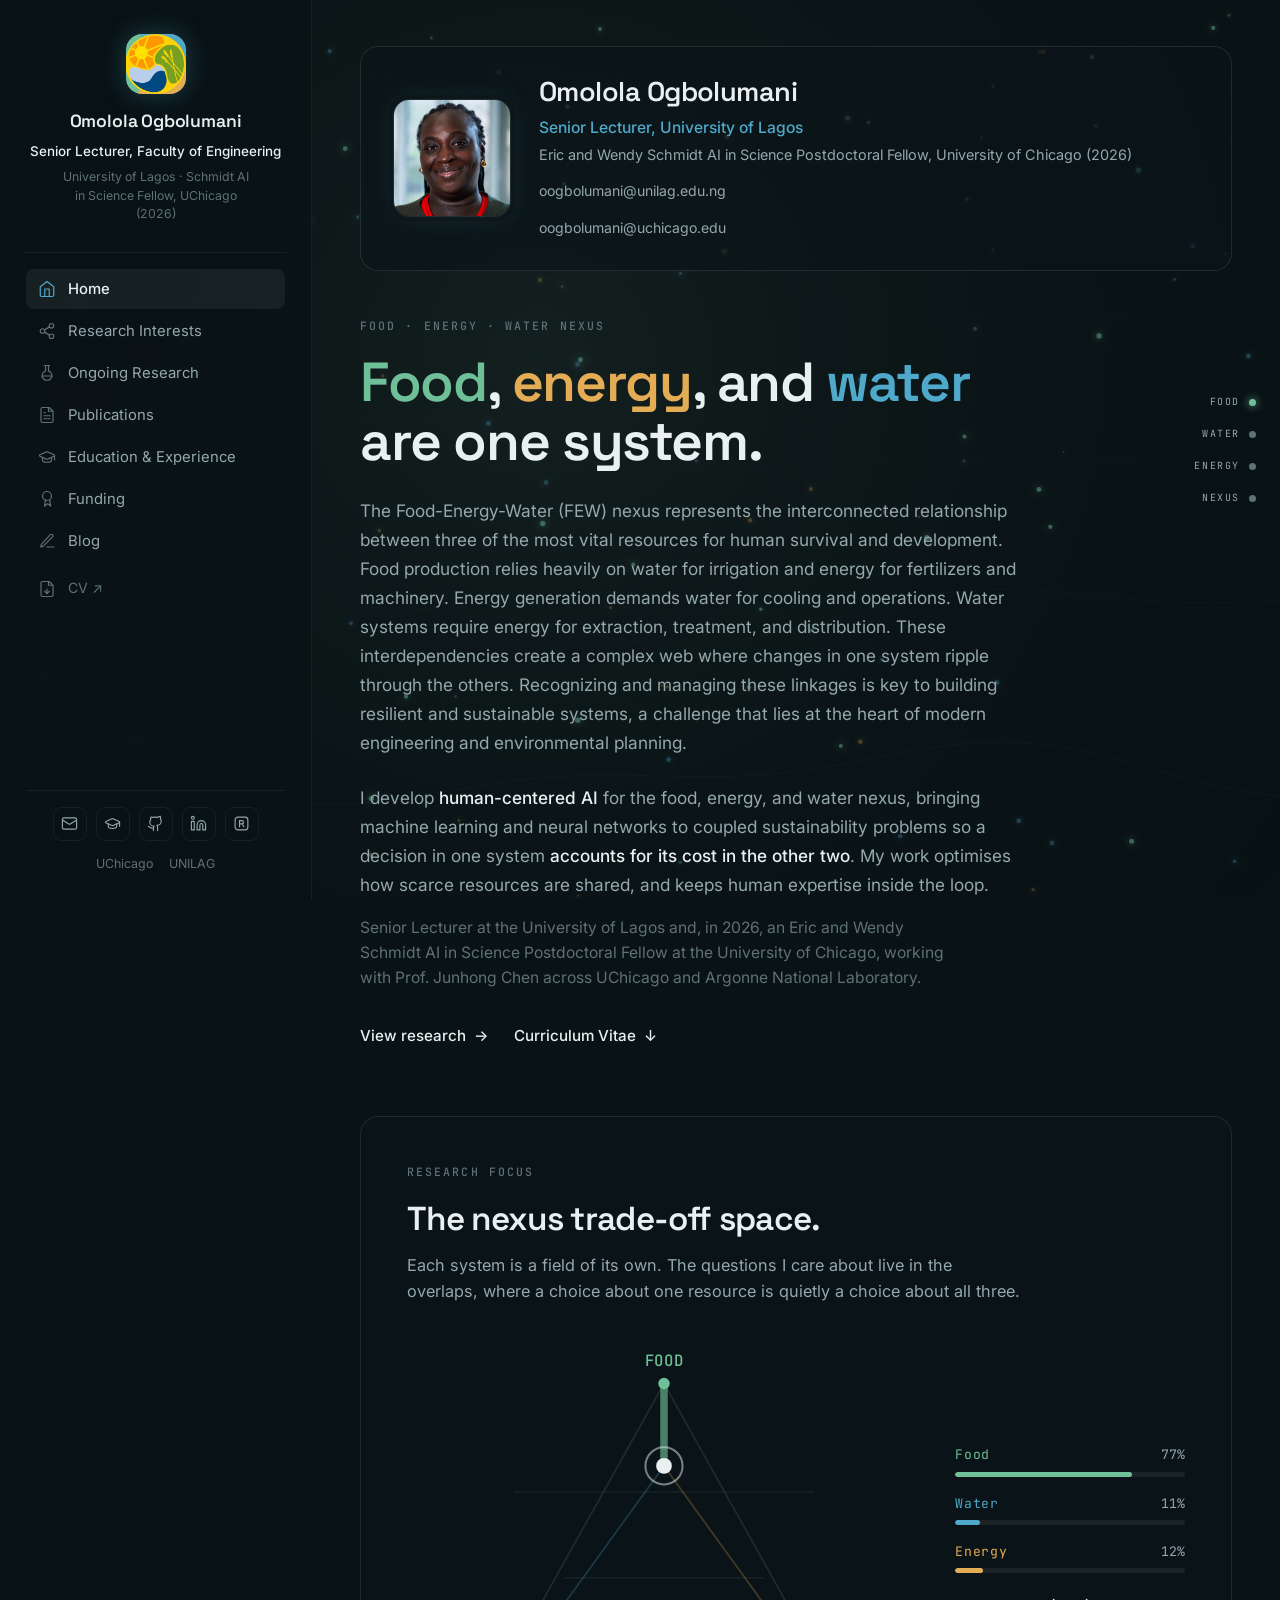
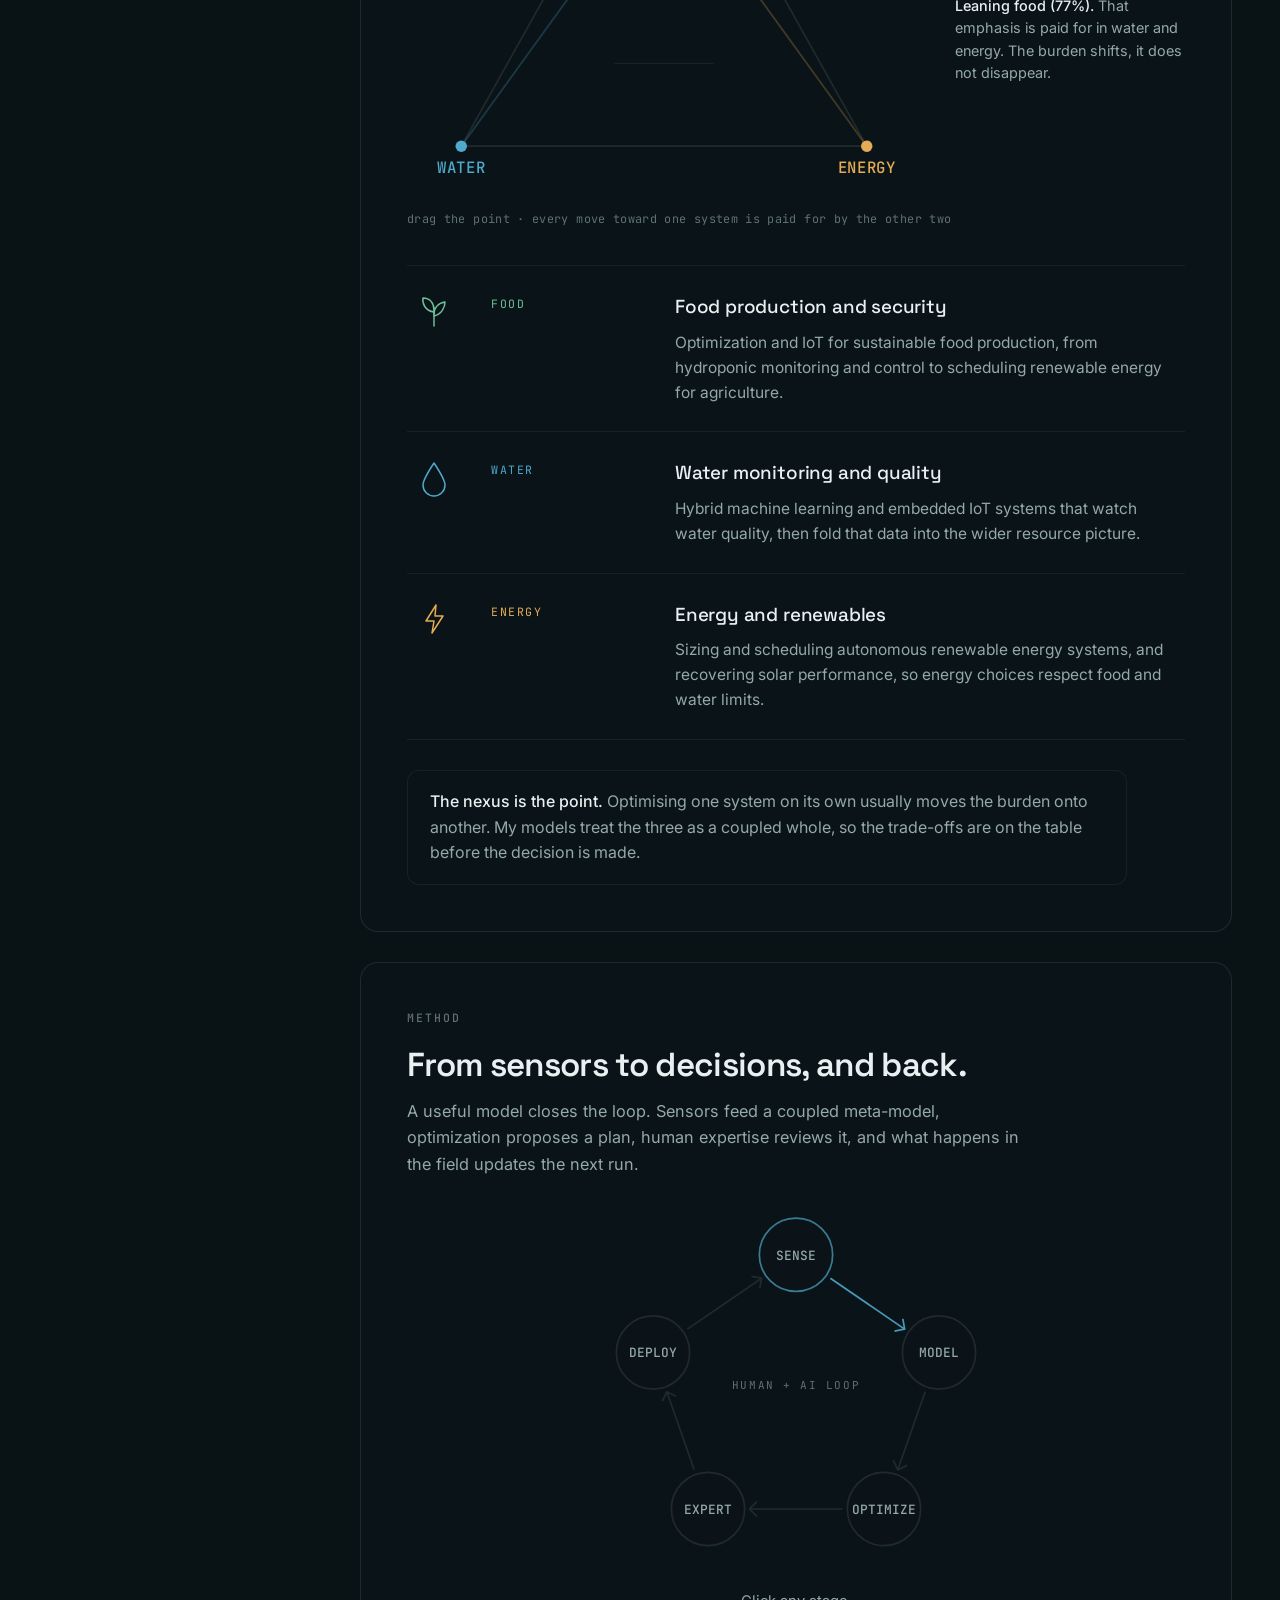
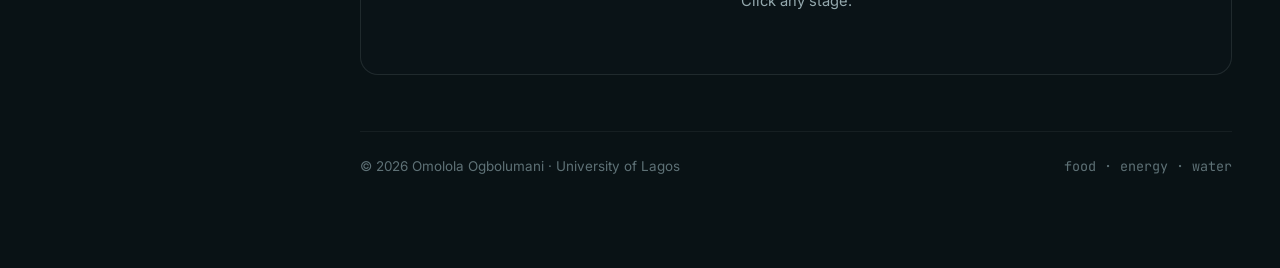
==== commit a09bf3ef: "Added FEW Intro" ====
--- a/index.html
+++ b/index.html
@@ -33,6 +33,7 @@
       <header class="intro">
         <p class="eyebrow">Food &middot; Energy &middot; Water Nexus</p>
         <h1><span class="f">Food</span>, <span class="e">energy</span>, and <span class="w">water</span> are one system.</h1>
+        <p class="lede">The Food-Energy-Water (FEW) nexus represents the interconnected relationship between three of the most vital resources for human survival and development. Food production relies heavily on water for irrigation and energy for fertilizers and machinery. Energy generation demands water for cooling and operations. Water systems require energy for extraction, treatment, and distribution. These interdependencies create a complex web where changes in one system ripple through the others. Recognizing and managing these linkages is key to building resilient and sustainable systems, a challenge that lies at the heart of modern engineering and environmental planning.</p> <br>
         <p class="lede">I develop <strong>human-centered AI</strong> for the food, energy, and water nexus, bringing machine learning and neural networks to coupled sustainability problems so a decision in one system <strong>accounts for its cost in the other two</strong>. My work optimises how scarce resources are shared, and keeps human expertise inside the loop.</p>
         <p class="sub">Senior Lecturer at the University of Lagos and, in 2026, an Eric and Wendy Schmidt AI in Science Postdoctoral Fellow at the University of Chicago, working with Prof. Junhong Chen across UChicago and Argonne National Laboratory.</p>
         <div class="intro-actions">
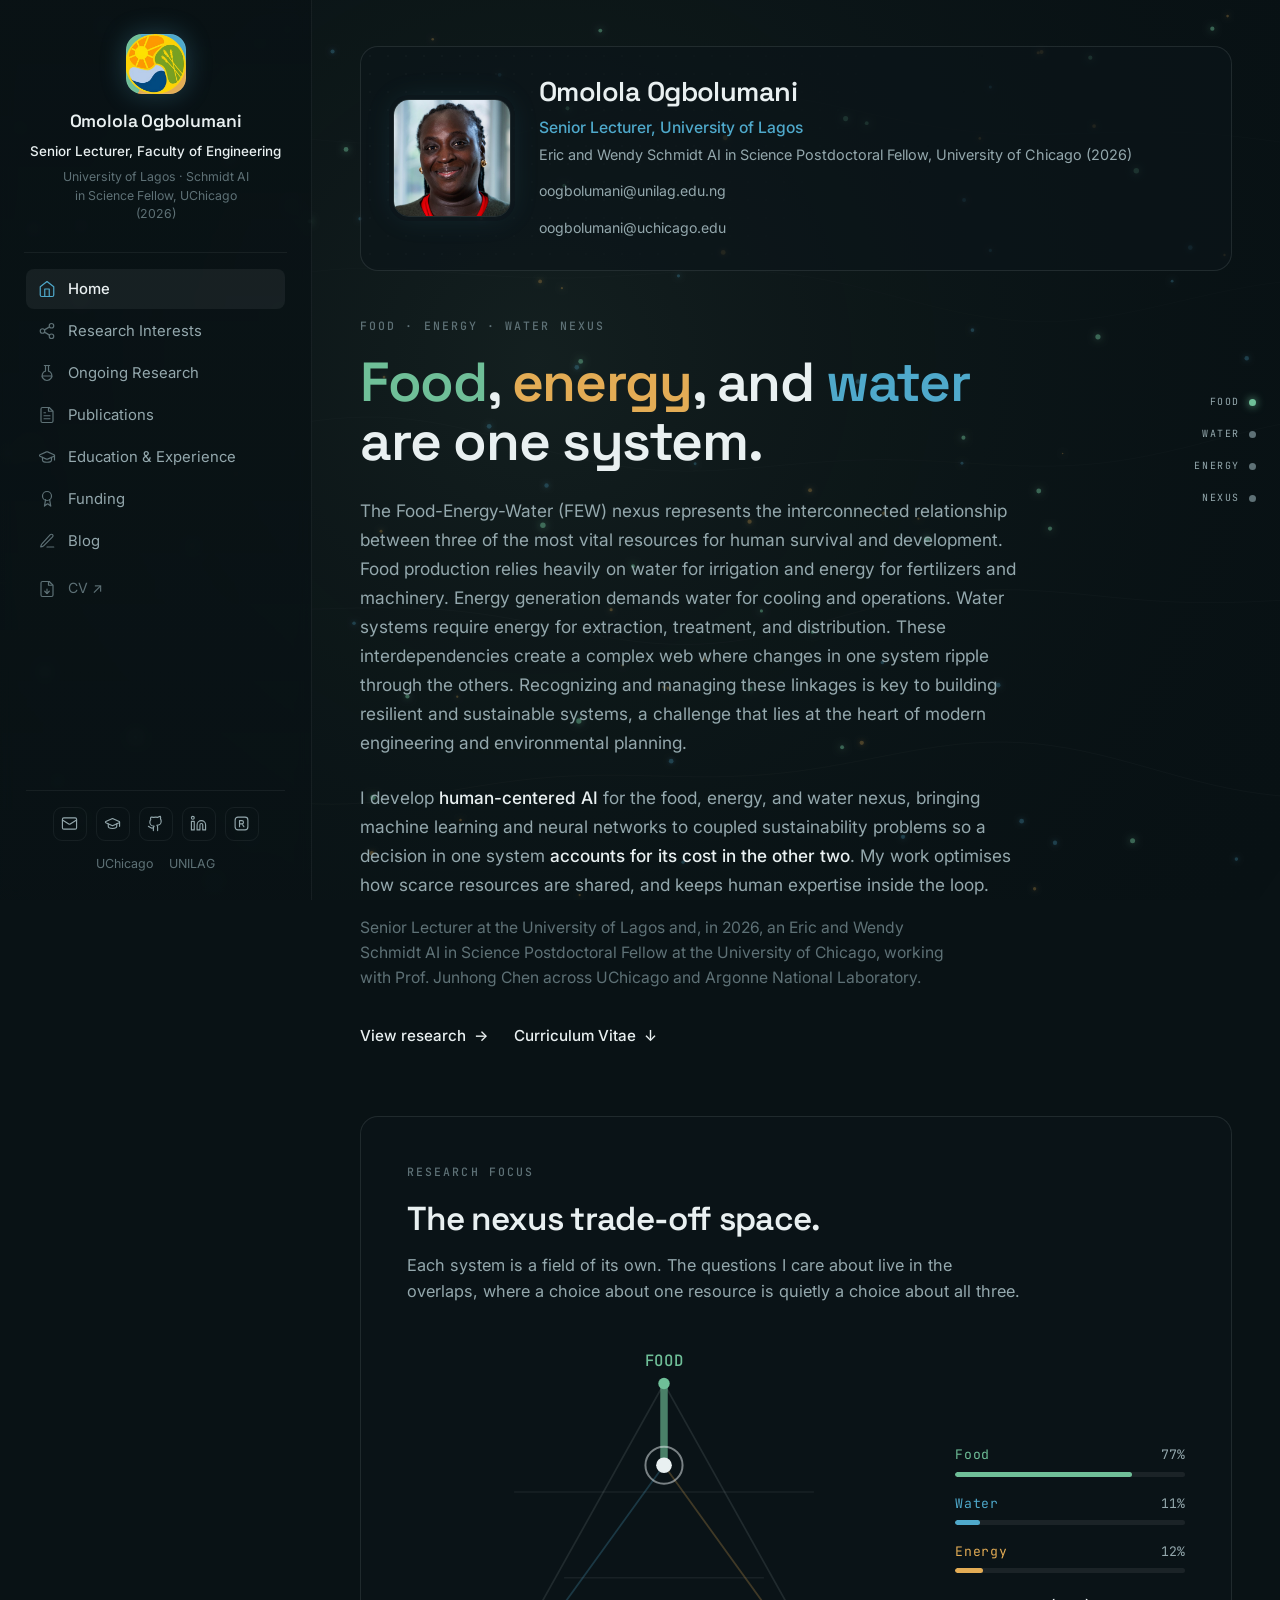
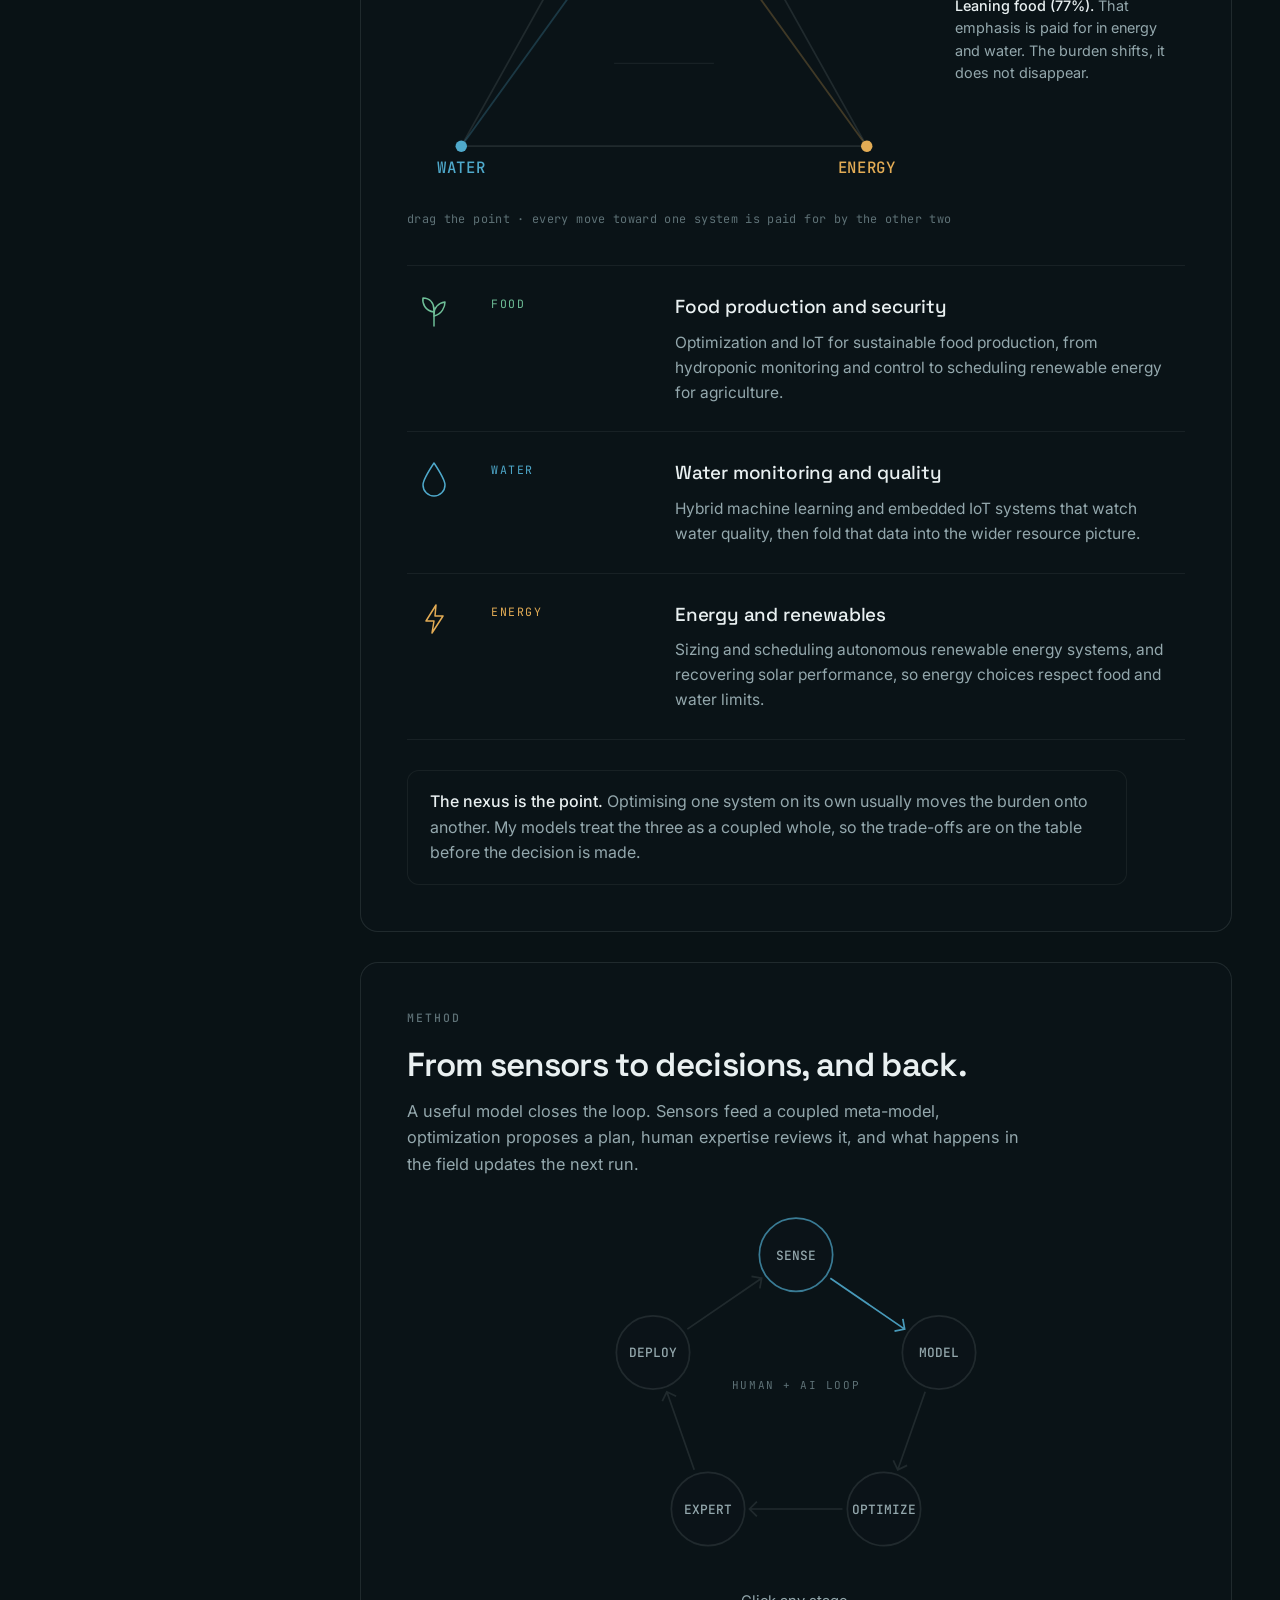
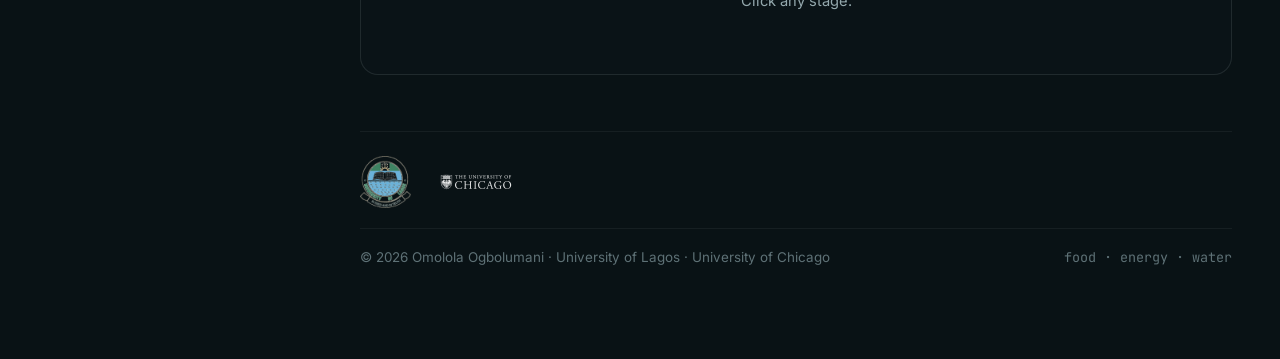
==== commit d402ccc1: "AddedLogos" ====
--- a/index.html
+++ b/index.html
@@ -107,7 +107,17 @@
           </div>
         </div>
       </section>
-      <div class="pagefoot"><span>&copy; 2026 Omolola Ogbolumani &middot; University of Lagos</span><span class="mono">food &middot; energy &middot; water</span></div>
+      <div class="pagefoot">
+        <div class="foot-logos">
+          <a href="https://engineering.unilag.edu.ng/?page_id=2508" target="_blank" rel="noopener">
+            <img class="unilag" src="unilag-logo.png" alt="University of Lagos">
+          </a>
+          <a href="https://aiscience.uchicago.edu/faculty-fellows/omolola-ogbolumani/" target="_blank" rel="noopener">
+            <img class="uchicago" src="uchicago-logo.png" alt="University of Chicago">
+          </a>
+        </div>
+        <span>&copy; 2026 Omolola Ogbolumani &middot; University of Lagos &middot; University of Chicago</span><span class="mono">food &middot; energy &middot; water</span>
+      </div>
     </div>
   </main>
   <script src="site.js"></script>
--- a/site.css
+++ b/site.css
@@ -1318,8 +1318,39 @@
 	font-size: 0.84rem;
 	display: flex;
 	justify-content: space-between;
+	align-items: center;
 	flex-wrap: wrap;
-	gap: 14px;
+	gap: 14px 24px;
+}
+.foot-logos {
+	display: flex;
+	align-items: center;
+	gap: 22px;
+	order: -1;
+	flex-basis: 100%;
+	padding-bottom: 20px;
+	margin-bottom: 4px;
+	border-bottom: 1px solid var(--line-2);
+}
+.foot-logos img {
+	display: block;
+	width: auto;
+	opacity: 0.9;
+	transition: opacity 0.2s ease;
+}
+.foot-logos img.unilag {
+	height: 52px;
+}
+.foot-logos img.uchicago {
+	height: 30px;
+}
+.foot-logos a:hover img,
+.foot-logos a:focus-visible img {
+	opacity: 1;
+}
+.foot-logos a:focus-visible {
+	outline: 2px solid var(--water);
+	outline-offset: 4px;
 }
 .links-row {
 	display: flex;
@@ -1430,4 +1461,4 @@
 	html {
 		scroll-behavior: auto;
 	}
-}
+}
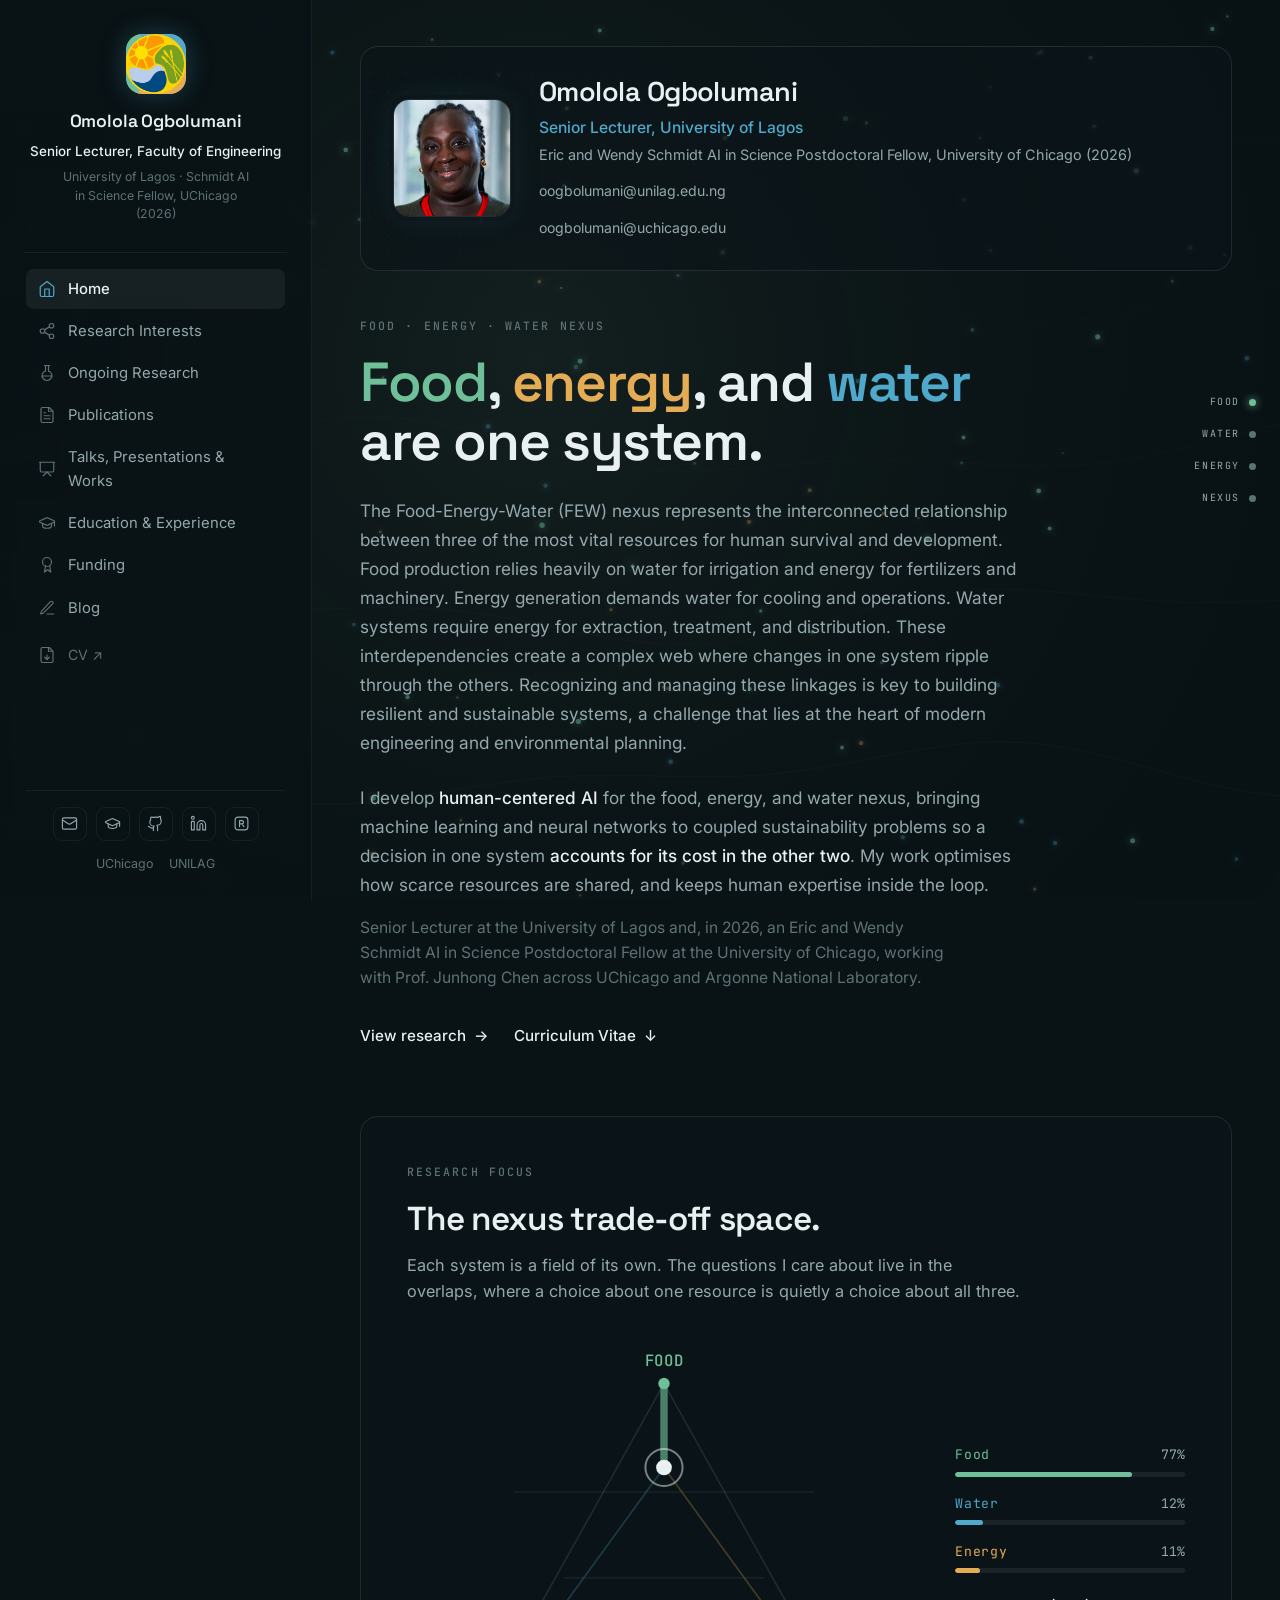
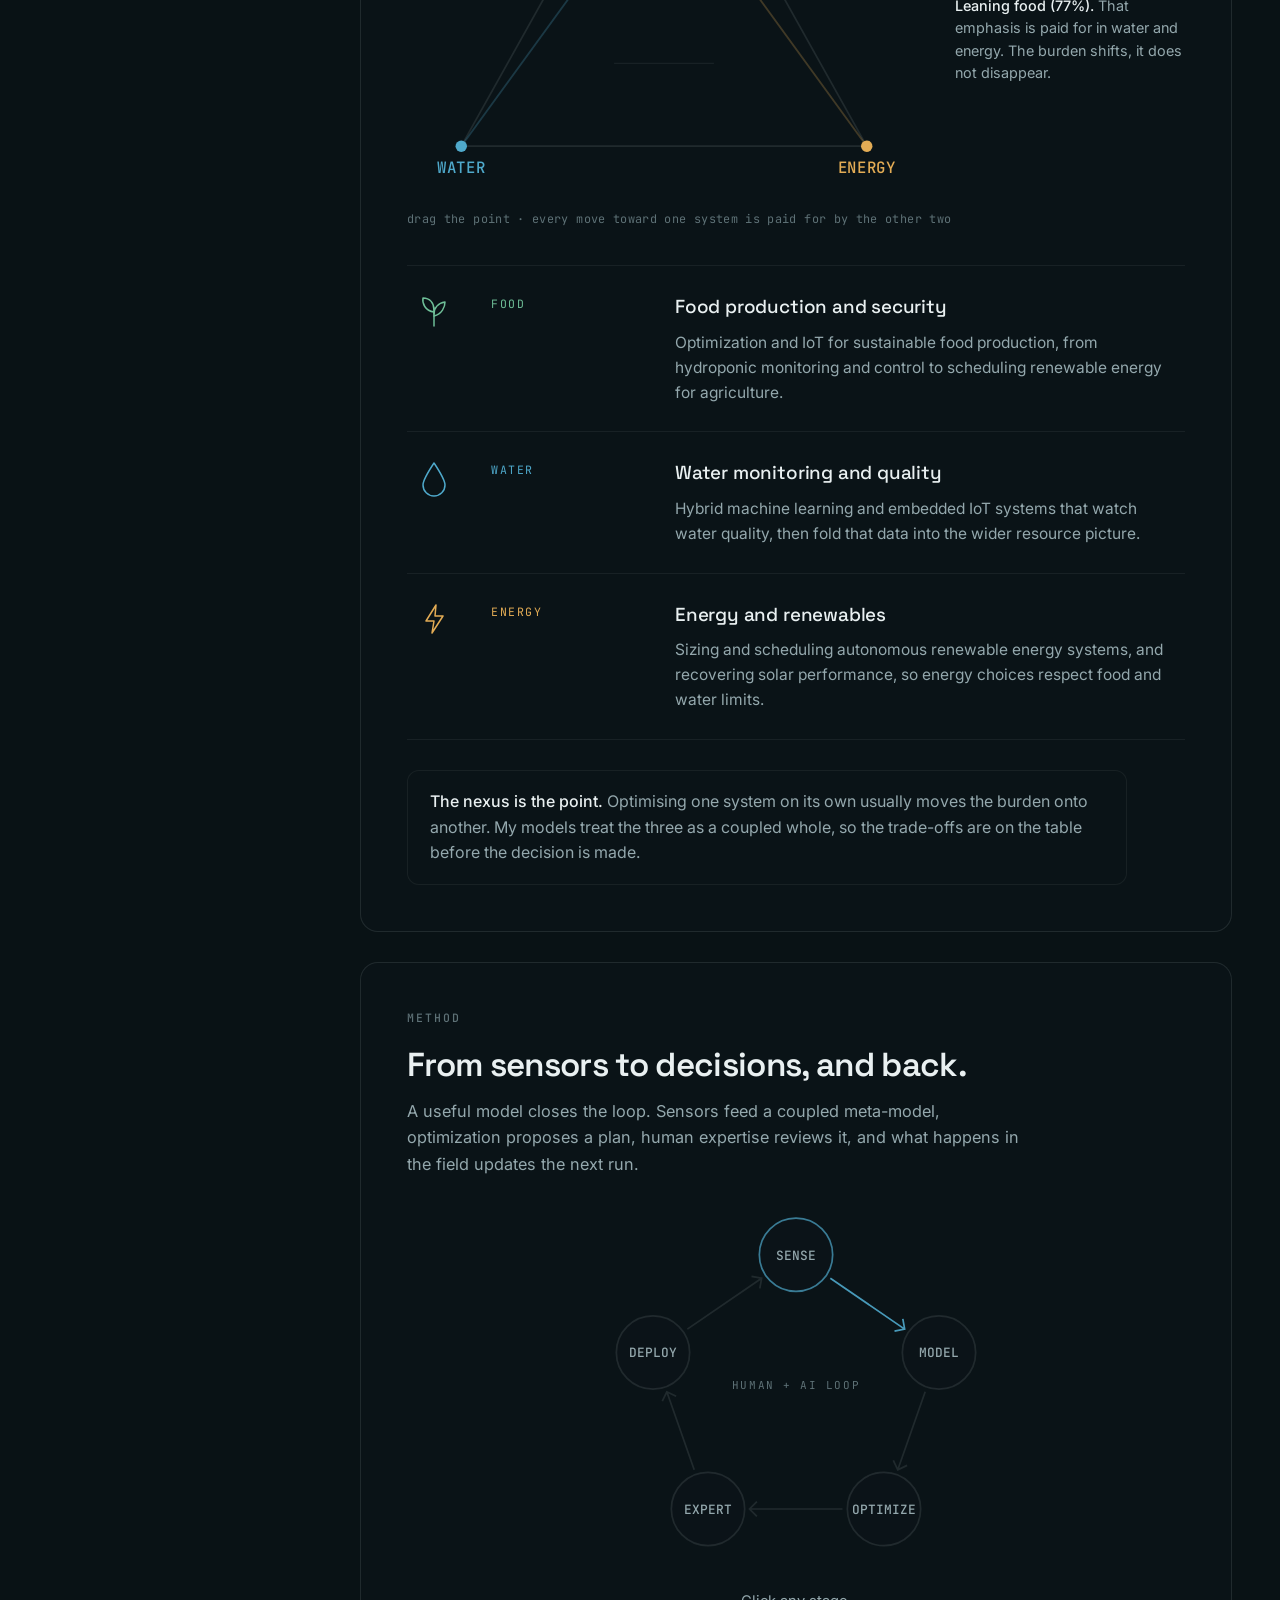
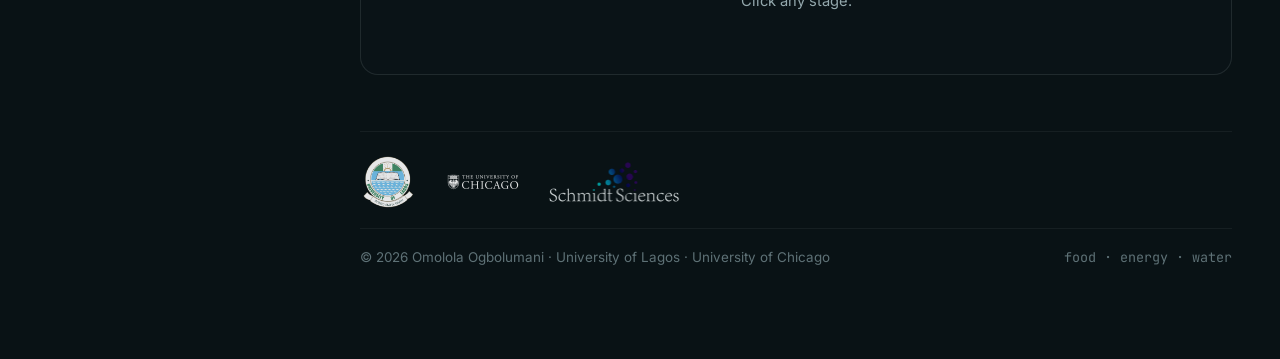
==== commit 0b1d4c74: "schmidt logo and talks menu" ====
--- a/index.html
+++ b/index.html
@@ -115,6 +115,9 @@
           <a href="https://aiscience.uchicago.edu/faculty-fellows/omolola-ogbolumani/" target="_blank" rel="noopener">
             <img class="uchicago" src="uchicago-logo.png" alt="University of Chicago">
           </a>
+          <a href="https://www.linkedin.com/posts/introducing-the-new-schmidt-sciences-logo-ugcPost-7232158246566797312-L3lD/" target="_blank" rel="noopener">
+            <img class="schmidt" src="schmidt.png" alt="Schmidt Sciences"/>
+          </a>
         </div>
         <span>&copy; 2026 Omolola Ogbolumani &middot; University of Lagos &middot; University of Chicago</span><span class="mono">food &middot; energy &middot; water</span>
       </div>
--- a/site.css
+++ b/site.css
@@ -1453,6 +1453,88 @@
 		grid-column: 2;
 	}
 }
+/* ---- Schmidt Sciences footer logo ---- */
+.foot-logos img.schmidt {
+	height: 42px;
+}
+
+/* ---- News (blog page) ---- */
+.news {
+	margin-top: 22px;
+}
+.news-year {
+	display: grid;
+	grid-template-columns: 74px 1fr;
+	gap: 22px;
+	padding: 26px 0;
+	border-bottom: 1px solid var(--line-2);
+}
+.news-year:first-child {
+	padding-top: 6px;
+}
+.news-year:last-child {
+	border-bottom: 0;
+	padding-bottom: 0;
+}
+.news-year .ny {
+	font-family: 'Space Grotesk';
+	font-weight: 600;
+	font-size: 1.5rem;
+	letter-spacing: -0.02em;
+	color: var(--text);
+	line-height: 1.1;
+}
+.news-item {
+	padding: 0 0 18px 18px;
+	margin-left: 4px;
+	border-left: 1px solid var(--line);
+	position: relative;
+}
+.news-item:last-child {
+	padding-bottom: 0;
+}
+.news-item::before {
+	content: '';
+	position: absolute;
+	left: -4px;
+	top: 7px;
+	width: 7px;
+	height: 7px;
+	border-radius: 50%;
+	background: var(--water);
+}
+.news-item .nd {
+	font-family: 'JetBrains Mono', monospace;
+	font-size: 0.74rem;
+	letter-spacing: 0.04em;
+	color: var(--faint);
+	text-transform: uppercase;
+}
+.news-item p {
+	color: var(--muted);
+	font-size: 0.96rem;
+	line-height: 1.62;
+	margin-top: 4px;
+	max-width: 74ch;
+}
+.news-item p strong {
+	color: var(--text);
+	font-weight: 500;
+}
+.news-item p a {
+	color: var(--water);
+	white-space: nowrap;
+}
+.news-item p a:hover {
+	text-decoration: underline;
+}
+@media (max-width: 640px) {
+	.news-year {
+		grid-template-columns: 1fr;
+		gap: 12px;
+	}
+}
+
 @media (prefers-reduced-motion: reduce) {
 	* {
 		animation: none !important;
